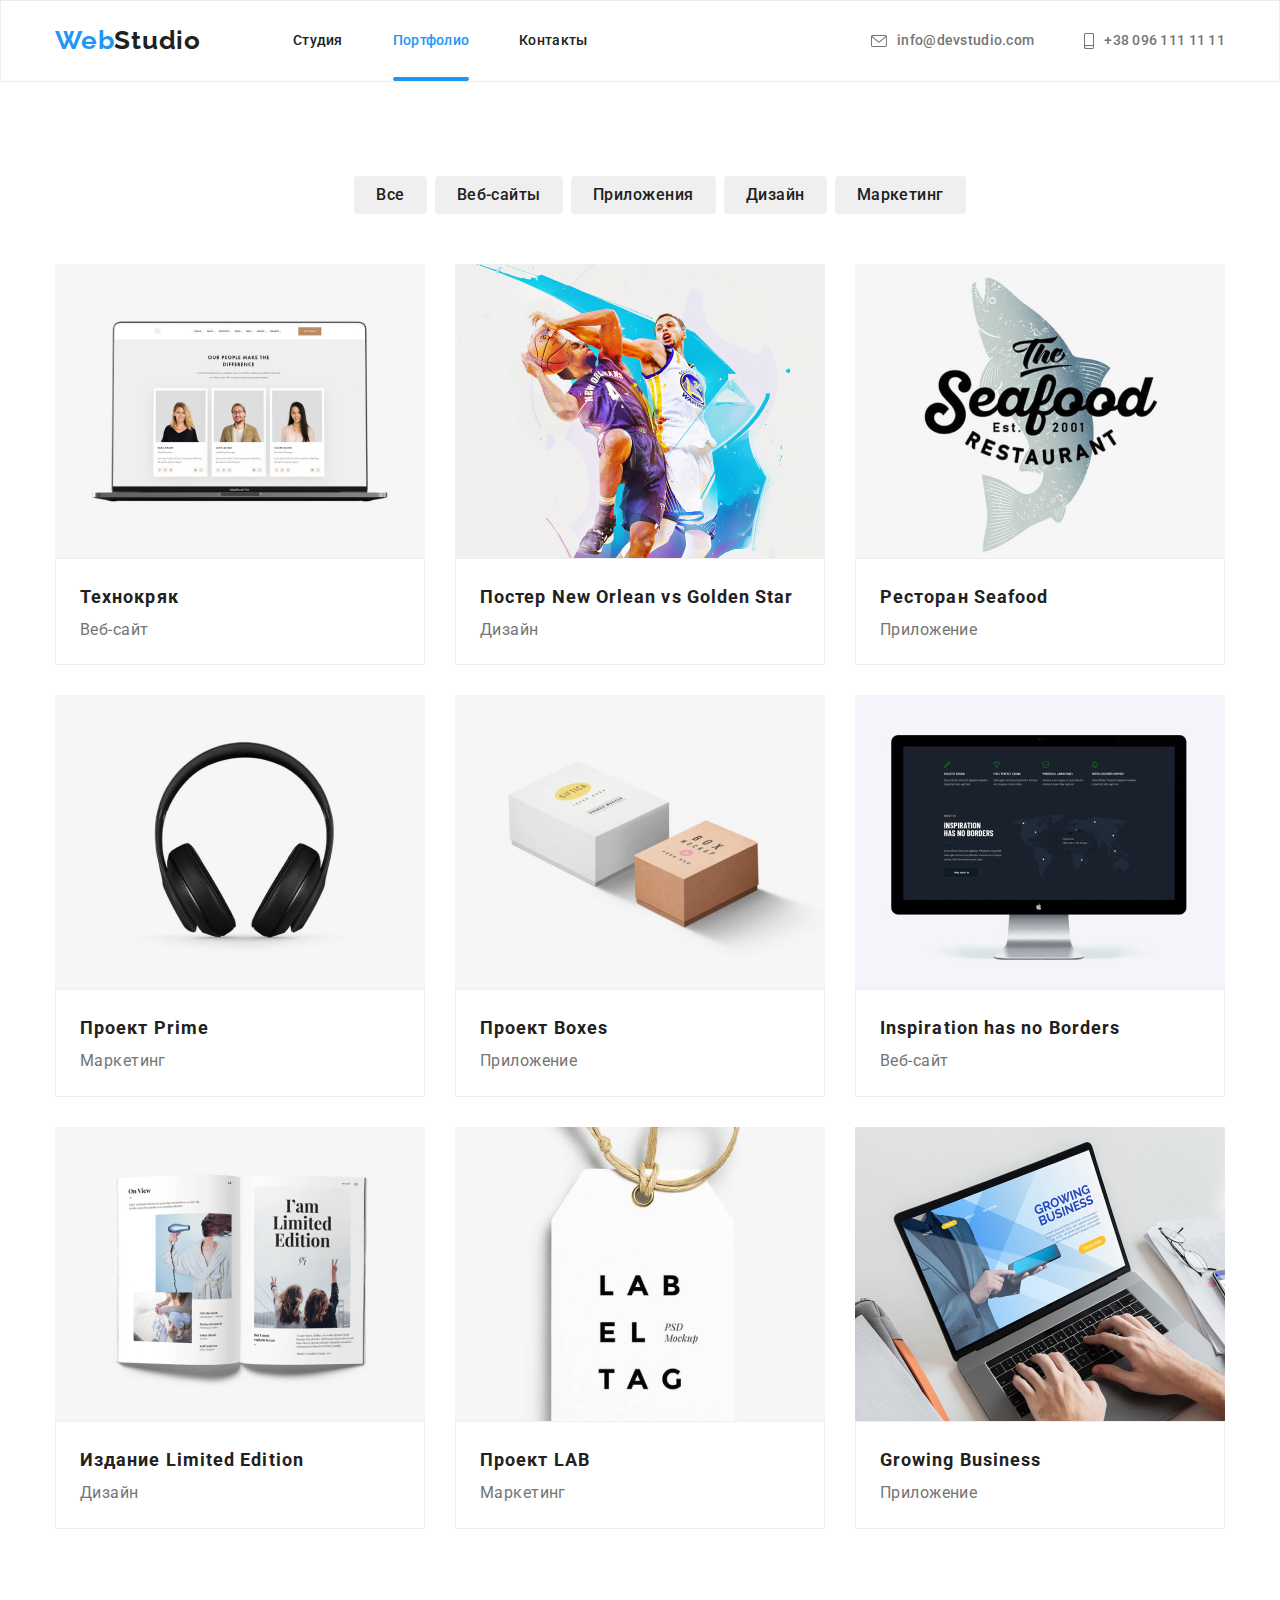
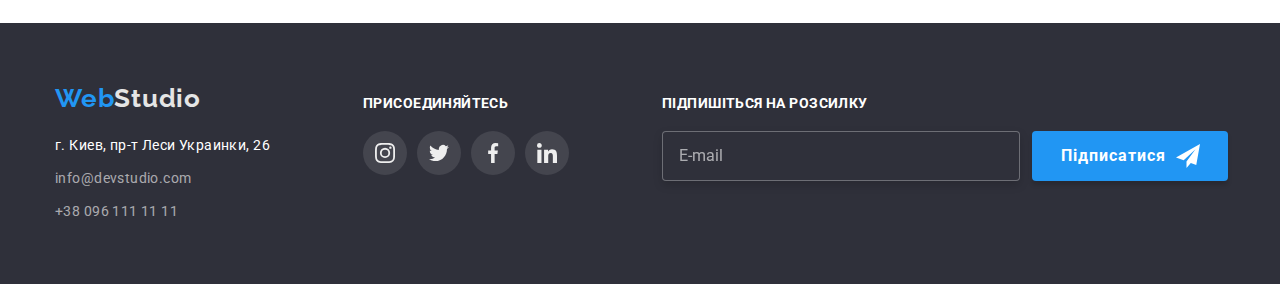
==== portfolio.html @ 374472f9 "Initial commit" ====
<!DOCTYPE html>
<html lang="ru">
  <head>
    <meta charset="UTF-8" />
    <meta http-equiv="X-UA-Compatible" content="IE=edge" />
    <meta name="viewport" content="width=device-width, initial-scale=1.0" />
    <link
      href="https://fonts.googleapis.com/css2?family=Raleway:wght@700&family=Roboto:wght@400;500;700;900&display=swap"
      rel="stylesheet"
    />
    <link
      href="https://cdnjs.cloudflare.com/ajax/libs/modern-normalize/1.0.0/modern-normalize.min.css"
      rel="stylesheet"
    />
    <link rel="stylesheet" href="./css/main.min.css" />

    <title>Портфоліо</title>
  </head>
  <body class="body">
    <main>
      <header class="header portfolio-header">
        <div class="container main-nav">
          <nav class="header-nav">
            <a class="link logo" href="./index.html" lang="en"
              >Web<span class="logo-studio">Studio</span></a
            >
            <ul class="list header-list">
              <li class="header-list__item">
                <a class="link header-list__link" href="./index.html">
                  Студия</a
                >
              </li>
              <li class="header-list__item">
                <a
                  class="link header-list__link current"
                  href="./portfolio.html"
                >
                  Портфолио</a
                >
              </li>
              <li class="header-list__item">
                <a class="link header-list__link" href="">Контакты</a>
              </li>
            </ul>
          </nav>
          <ul class="list header-list">
            <li class="header-list__item">
              <a
                class="link header-list__link contakts"
                href="mailto:info@devstudio.com"
              >
                <svg class="header-list__icon" width="16" height="12">
                  <use href="./images/icons.svg#icon-envelope"></use>
                </svg>
                info@devstudio.com</a
              >
            </li>
            <li class="header-list__item">
              <a
                class="link header-list__link contakts"
                href="tel:+380961111111"
              >
                <svg class="header-list__icon" width="10" height="16">
                  <use href="./images/icons.svg#icon-smartphone"></use>
                </svg>
                +38 096 111 11 11</a
              >
            </li>
          </ul>
        </div>
      </header>
      <section class="portfolio-works">
        <div class="container">
          <h1 class="portfolio-title">Наши работы</h1>
          <ul class="list menu-list">
            <li class="menu-list__item">
              <button class="portfolio-menu" type="button">Все</button>
            </li>
            <li class="menu-list__item">
              <button class="portfolio-menu" type="button">Веб-сайты</button>
            </li>
            <li class="menu-list__item">
              <button class="portfolio-menu" type="button">Приложения</button>
            </li>
            <li class="menu-list__item">
              <button class="portfolio-menu" type="button">Дизайн</button>
            </li>
            <li class="menu-list__item">
              <button class="portfolio-menu" type="button">Маркетинг</button>
            </li>
          </ul>

          <ul class="list portfolio-list">
            <li class="portfolio-list__item">
              <a class="link portfolio-list__link" href="">
                <div class="portfolio-list__container">
                  <img
                    class="portfolio-list__img"
                    src="./images/portfolio-img1.jpg"
                    alt="Ноутбук с открытым веб-сайтом"
                    width="370"
                    height="294"
                  />
                  <div class="portfolio-list__slider">
                    <p class="portfolio-list__slider_text">
                      Ресурс пропонує комплексні пропозиції з різним рівнем
                      функціоналу та сервісів. Все це дозволить відвідувачу
                      отримати вичерпні відомості про компанію чи приватну
                      особу.
                    </p>
                  </div>
                </div>
                <div class="portfolio-list__descript">
                  <h2 class="portfolio-list__title">Технокряк</h2>
                  <p class="portfolio-list__text">Веб-сайт</p>
                </div>
              </a>
            </li>
            <li class="portfolio-list__item">
              <a class="link portfolio-list__link" href="">
                <div class="portfolio-list__container">
                  <img
                    class="portfolio-list__img"
                    src="./images/portfolio-img2.jpg"
                    alt="Два игрока баскетболиста борятся за мяч"
                    width="370"
                    height="294"
                  />
                  <div class="portfolio-list__slider">
                    <p class="portfolio-list__slider_text">
                      Ресурс пропонує комплексні пропозиції з різним рівнем
                      функціоналу та сервісів. Все це дозволить відвідувачу
                      отримати вичерпні відомості про компанію чи приватну
                      особу.
                    </p>
                  </div>
                </div>
                <div class="portfolio-list__descript">
                  <h2 class="portfolio-list__title">
                    Постер New Orlean vs Golden Star
                  </h2>
                  <p class="portfolio-list__text">Дизайн</p>
                </div>
              </a>
            </li>
            <li class="portfolio-list__item">
              <a class="link portfolio-list__link" href="">
                <div class="portfolio-list__container">
                  <img
                    class="portfolio-list__img"
                    src=".//images/portfolio-img3.jpg "
                    alt="Название ресторана на фоне рыбы"
                    width="370"
                    height="294"
                  />
                  <div class="portfolio-list__slider">
                    <p class="portfolio-list__slider_text">
                      Ресурс пропонує комплексні пропозиції з різним рівнем
                      функціоналу та сервісів. Все це дозволить відвідувачу
                      отримати вичерпні відомості про компанію чи приватну
                      особу.
                    </p>
                  </div>
                </div>
                <div class="portfolio-list__descript">
                  <h2 class="portfolio-list__title">Ресторан Seafood</h2>
                  <p class="portfolio-list__text">Приложение</p>
                </div>
              </a>
            </li>
            <li class="portfolio-list__item">
              <a class="link portfolio-list__link" href="">
                <div class="portfolio-list__container">
                  <img
                    class="portfolio-list__img"
                    src="./images/portfolio-img4.jpg"
                    alt="Беспроводные наушники"
                    width="370"
                    height="294"
                  />
                  <div class="portfolio-list__slider">
                    <p class="portfolio-list__slider_text">
                      Ресурс пропонує комплексні пропозиції з різним рівнем
                      функціоналу та сервісів. Все це дозволить відвідувачу
                      отримати вичерпні відомості про компанію чи приватну
                      особу.
                    </p>
                  </div>
                </div>
                <div class="portfolio-list__descript">
                  <h2 class="portfolio-list__title">Проект Prime</h2>
                  <p class="portfolio-list__text">Маркетинг</p>
                </div>
              </a>
            </li>
            <li class="portfolio-list__item">
              <a class="link portfolio-list__link" href="">
                <div class="portfolio-list__container">
                  <img
                    class="portfolio-list__img"
                    src="./images/portfolio-img5.jpg"
                    alt="Два коробка"
                    width="370"
                    height="294"
                  />
                  <div class="portfolio-list__slider">
                    <p class="portfolio-list__slider_text">
                      Ресурс пропонує комплексні пропозиції з різним рівнем
                      функціоналу та сервісів. Все це дозволить відвідувачу
                      отримати вичерпні відомості про компанію чи приватну
                      особу.
                    </p>
                  </div>
                </div>
                <div class="portfolio-list__descript">
                  <h2 class="portfolio-list__title">Проект Boxes</h2>
                  <p class="portfolio-list__text">Приложение</p>
                </div>
              </a>
            </li>
            <li class="portfolio-list__item">
              <a class="link portfolio-list__link" href="">
                <div class="portfolio-list__container">
                  <img
                    class="portfolio-list__img"
                    src="./images/portfolio-img6.jpg"
                    alt="Монитор с открытым веб-сайтом"
                    width="370"
                    height="294"
                  />
                  <div class="portfolio-list__slider">
                    <p class="portfolio-list__slider_text">
                      Ресурс пропонує комплексні пропозиції з різним рівнем
                      функціоналу та сервісів. Все це дозволить відвідувачу
                      отримати вичерпні відомості про компанію чи приватну
                      особу.
                    </p>
                  </div>
                </div>
                <div class="portfolio-list__descript">
                  <h2 class="portfolio-list__title">
                    Inspiration has no Borders
                  </h2>
                  <p class="portfolio-list__text">Веб-сайт</p>
                </div>
              </a>
            </li>
            <li class="portfolio-list__item">
              <a class="link portfolio-list__link" href="">
                <div class="portfolio-list__container">
                  <img
                    class="portfolio-list__img"
                    src="./images/portfolio-img7.jpg"
                    alt="Развернутый женский журнал"
                    width="370"
                    height="294"
                  />
                  <div class="portfolio-list__slider">
                    <p class="portfolio-list__slider_text">
                      Ресурс пропонує комплексні пропозиції з різним рівнем
                      функціоналу та сервісів. Все це дозволить відвідувачу
                      отримати вичерпні відомості про компанію чи приватну
                      особу.
                    </p>
                  </div>
                </div>
                <div class="portfolio-list__descript">
                  <h2 class="portfolio-list__title">Издание Limited Edition</h2>
                  <p class="portfolio-list__text">Дизайн</p>
                </div>
              </a>
            </li>
            <li class="portfolio-list__item">
              <a class="link portfolio-list__link" href="">
                <div class="portfolio-list__container">
                  <img
                    class="portfolio-list__img"
                    src="./images/portfolio-img8.jpg"
                    alt="Бумажная бирка с логотипом"
                    width="370"
                    height="294"
                  />
                  <div class="portfolio-list__slider">
                    <p class="portfolio-list__slider_text">
                      Ресурс пропонує комплексні пропозиції з різним рівнем
                      функціоналу та сервісів. Все це дозволить відвідувачу
                      отримати вичерпні відомості про компанію чи приватну
                      особу.
                    </p>
                  </div>
                </div>
                <div class="portfolio-list__descript">
                  <h2 class="portfolio-list__title">Проект LAB</h2>
                  <p class="portfolio-list__text">Маркетинг</p>
                </div>
              </a>
            </li>
            <li class="portfolio-list__item">
              <a class="link portfolio-list__link" href="">
                <div class="portfolio-list__container">
                  <img
                    class="portfolio-list__img"
                    src="./images/portfolio-img9.jpg"
                    alt="Человек за ноутбуком с открытым приложением"
                    width="370"
                    height="294"
                  />
                  <div class="portfolio-list__slider">
                    <p class="portfolio-list__slider_text">
                      Ресурс пропонує комплексні пропозиції з різним рівнем
                      функціоналу та сервісів. Все це дозволить відвідувачу
                      отримати вичерпні відомості про компанію чи приватну
                      особу.
                    </p>
                  </div>
                </div>
                <div class="portfolio-list__descript">
                  <h2 class="portfolio-list__title">Growing Business</h2>
                  <p class="portfolio-list__text">Приложение</p>
                </div>
              </a>
            </li>
          </ul>
        </div>
      </section>
    </main>

    <footer class="footer">
      <div class="container">
        <div class="footer-container">
          <div class="footer-contacts">
            <a class="link logo footer-logo" href="./index.html" lang="en"
              >Web<span class="logo-studio-footer">Studio</span></a
            >
            <address class="footer-address">
              <p>г. Киев, пр-т Леси Украинки, 26</p>
              <a class="link footer-link" href="mailto:info@devstudio.com">
                info@devstudio.com</a
              >
              <br />
              <a class="link footer-link" href="tel:+380961111111">
                +38 096 111 11 11</a
              >
            </address>
          </div>
          <div class="social-footer">
            <h3 class="footer-social-title">ПРИСОЕДИНЯЙТЕСЬ</h3>
            <ul class="list footer-social">
              <li class="team-social__item">
                <a class="team-social__link-footer" href="">
                  <svg class="team-social__img" width="20" height="20">
                    <use href="./images/icons.svg#icon-instagram-2"></use>
                  </svg>
                </a>
              </li>
              <li class="team-social__item">
                <a class="team-social__link-footer" href="">
                  <svg class="team-social__img" width="20" height="20">
                    <use href="./images/icons.svg#icon-twitter-1"></use>
                  </svg>
                </a>
              </li>
              <li class="team-social__item">
                <a class="team-social__link-footer" href="">
                  <svg class="team-social__img" width="20" height="20">
                    <use href="./images/icons.svg#icon-facebook-1"></use>
                  </svg>
                </a>
              </li>
              <li class="team-social__item">
                <a class="team-social__link-footer" href="">
                  <svg class="team-social__img" width="20" height="20">
                    <use href="./images/icons.svg#icon-linkedin-1"></use>
                  </svg>
                </a>
              </li>
            </ul>
          </div>
          <div class="footer-form-container">
            <h3 class="footer-social-title">Підпишіться на розсилку</h3>
            <p class="title-subscribe"></p>
            <div class="footer-form-fild">
              <label for="footer-subscribe" class="footer-form-lable"></label>
              <input
                id="footer-subscribe"
                type="email"
                name="email"
                class="footer-subscribe"
                placeholder="E-mail"
              />
              <button type="submit" class="button button-footer">
                <svg class="button-footer-icon" width="24px" height="24px">
                  <use href="./images/icons.svg#icon-icon-send"></use></svg
                >Підписатися
              </button>
            </div>
          </div>
        </div>
      </div>
    </footer>
  </body>
</html>
---- css/main.min.css ----
:root{--bakrnd-color-first: #E5E5E5;--bakrnd-color-second: #F5F4FA;--footer-color: #2F303A;--text-color-first: #757575;--text-color-tittle: #212121;--text-color-footer: rgba(255, 255, 255, 0.6);--text-banner-color: #FFFFFF;--accent-color: #2196F3;--first-font: "Roboto";--logo-font: "Raleway";--transition-duration: 250ms;--time-funcsion: cubic-bezier(0.4, 0, 0.2, 1);--animation-time: 250ms cubic-bezier(0.4, 0, 0.2, 1)}.visually-hidden{position:absolute;width:1px;height:1px;margin:-1px;border:0;padding:0;white-space:nowrap;clip-path:inset(100%);clip:rect(0 0 0 0);overflow:hidden}.link{color:var(--text-color-tittle);text-decoration:none}.link:hover,.link:focus,.link:active{color:var(--accent-color);fill:currentColor}.backdrop{position:fixed;top:0;left:0;width:100%;height:100%;background-color:rgba(0,0,0,.2);opacity:1;visibility:visible;transition:opacity 250ms cubic-bezier(0.4, 0, 0.2, 1),visibility 250ms cubic-bezier(0.4, 0, 0.2, 1)}.backdrop.is-hidden{opacity:0;visibility:hidden}.modal{position:absolute;top:50%;left:50%;background-color:var(--text-banner-color);min-width:528px;min-height:581px;padding:40px;box-shadow:0px 1px 3px rgba(0,0,0,.12),0px 1px 1px rgba(0,0,0,.14),0px 2px 1px rgba(0,0,0,.2);border-radius:4px;opacity:1;transform:scale(1) translate(-50%, -50%);transition:transform 250ms cubic-bezier(0.4, 0, 0.2, 1)}.close-button{position:absolute;top:8px;right:8px;width:30px;height:30px;border-radius:50%;border:1px solid rgba(0,0,0,.1);padding:0;cursor:pointer;fill:#000;background-color:#fff;transition:fill var(--animation-time)}.close-button:hover,.close-button:focus{fill:var(--accent-color)}.icon-close{position:absolute;top:50%;left:50%;transform:translate(-50%, -50%)}.modal-form{display:block}.title-modal{font-size:20px;text-align:center;color:var(--text-color-tittle);margin-bottom:12px}.label-title{display:block;font-size:12px;line-height:1.16;letter-spacing:.01em;color:var(--text-color)}.form-lable{display:block;margin-bottom:4px;font-size:12px;line-height:1.16;letter-spacing:.01em;color:var(--text-color-first)}.form-fild{margin-bottom:10px}.modal-position-icon{position:relative}.modal-icon{position:absolute;top:50%;left:15px;transform:translateY(-50%);transition:fill var(--animation-time)}.form-input{display:block;width:100%;height:40px;padding-left:42px;border:1px solid rgba(33,33,33,.2);border-radius:4px;transition:border var(--animation-time);cursor:pointer}.form-input:focus-within{outline:none;border:1px solid var(--accent-color);border-radius:4px}.form-input:focus-within+.modal-icon{fill:var(--accent-color);cursor:pointer}textarea{display:block;resize:none;width:100%;height:120px;padding:12px 16px;cursor:pointer}textarea::placeholder{color:rgba(117,117,117,.5019607843)}.label-title-comment{display:block;font-size:12px;line-height:1.17;letter-spacing:.01em;color:var(--text-color-first);margin-bottom:4px}.label-comment{display:block;margin-bottom:20px}.comment{border:1px solid rgba(33,33,33,.2);border-radius:4px;transition:border var(--animation-time)}.comment:focus-within{outline:none;border:1px solid var(--accent-color);border-radius:4px}.form-checkbox{display:flex;align-items:center;justify-content:center;margin-bottom:30px}.checkbox-title{font-weight:400;font-size:14px;line-height:1.71;color:var(--text-color-first)}.checkbox-icon{display:inline-flex;align-items:center;justify-content:center;width:16px;height:15px;outline:2px solid #212121;outline-offset:-2px;border-radius:2px;margin-right:4px;transition:background-color var(--animation-time),outline var(--animation-time)}.form-accept:checked+.checkbox-icon{background-color:var(--accent-color);outline:2px solid var(--accent-color);outline-offset:-2px}.modal-form-button{display:block;margin-left:auto;margin-right:auto;padding:10px 56px 10px 55px;font-weight:700;line-height:1.88;align-items:center;text-align:center;letter-spacing:.06em;color:var(--text-banner-color);border:0;border-radius:4px;background:#188ce8;box-shadow:0px 4px 4px rgba(0,0,0,.15)}.contract{color:var(--accent-color)}.title{color:var(--text-color-tittle);font-size:14px;font-weight:700;line-height:1.14}.portfolio-header{border:1px solid #ececec}ul,h1,h2,h3,p{margin:0}body{font-family:"Roboto","Raleway",sans-serif;color:var(--text-color-first);font-weight:400;font-size:14px;letter-spacing:.03em}.list{list-style:none}.main{line-height:1.71}.container{width:1200px;padding-right:15px;padding-left:15px;margin-left:auto;margin-right:auto}.header-list__link{position:relative;display:block;padding-top:32px;padding-bottom:32px;transition:color var(--animation-time)}.header-list__link.current{color:var(--accent-color)}.header-list__link::after{content:"";display:block;width:100%;height:4px;background-color:var(--accent-color);border-radius:2px;position:absolute;left:0;bottom:0;opacity:0;transition:opacity 250ms var(--time-funcsion)}.header-list__link.current::after{opacity:1}.main-nav{display:flex;align-items:center;margin-left:auto;align-self:flex-end;height:80px}.header-nav{display:flex}.header-list{display:flex;padding-left:0px;margin-left:auto;font-weight:500;font-size:14px;line-height:1.14;letter-spacing:.02em;justify-content:center}.header-list .header-list__item{margin-right:50px;fill:#afb1b8}.header-list .header-list__item:last-child{margin-right:0px}.contakts{fill:currentColor;display:flex;align-items:center;transition:color var(--animation-time);color:var(--text-color-first);height:16px;gap:10px}.logo{padding-top:24px;padding-bottom:25px;display:flex;margin-right:93px;width:145px;height:31px;color:var(--accent-color);font-family:var(--logo-font);font-weight:700;font-size:26px;line-height:1.19;letter-spacing:.03em}.logo-studio{color:var(--text-color-tittle)}.footer{padding-top:60px;padding-bottom:60px;background-color:var(--footer-color)}.footer-logo{padding:0;margin-bottom:20px}.footer-address{color:var(--text-banner-color);font-style:normal;line-height:1.71}.footer-link{display:inline-block;margin-top:9px;color:var(--text-color-footer);transition:color var(--animation-time)}.logo-studio-footer{color:var(--bakrnd-color-first)}.footer-social-title{font-family:"Roboto";font-weight:700;font-size:14px;line-height:16px;letter-spacing:.03em;text-transform:uppercase;color:#fff;padding-top:12px;padding-bottom:20px}.footer-container{display:flex}.footer-contacts{display:inline-block;padding-right:70px}.social-footer{display:inline-block;width:206px;height:80px}.footer-social{display:flex;padding-bottom:30px;padding-left:0px;justify-content:center}.team-social__link-footer{display:flex;width:44px;height:44px;border:0;border-radius:50%;justify-content:center;align-items:center;color:#eee;background:rgba(255,255,255,.1);transition:background-color var(--animation-time)}.team-social__link-footer:hover,.team-social__link-footer:focus{color:#eee;background-color:var(--accent-color)}.team-social__item{display:flex}.team-social__item:not(:last-child){margin-right:10px}.team-social__img{fill:currentColor}.footer-form-container{margin-left:93px}.footer-form{display:flex;margin-right:0}.footer-form-fild{display:flex;margin-bottom:0px}.footer-subscribe{width:358px;height:50px;background-color:var(--footer-color);border:1px solid rgba(255,255,255,.3);filter:drop-shadow(0px 4px 4px rgba(0, 0, 0, 0.15));border-radius:4px;margin-right:12px;padding-right:5px;padding-left:16px;color:var(--text-banner-color);transition:border var(--animation-time)}.footer-subscribe:focus{transition:border var(--animation-time)}.footer-subscribe::placeholder{width:47px;height:20px;font-weight:400;font-size:16px;line-height:1.25;align-items:center;color:rgba(255,255,255,.6)}.button-footer{position:relative;border-radius:4px;border:none;background-color:var(--accent-color);color:var(--text-banner-color);height:50px;font-weight:700;font-size:16px;line-height:1.88;letter-spacing:.06em;padding:10px 62px 10px 29px;box-shadow:0px 4px 4px rgba(0,0,0,.15);cursor:pointer}.button-footer-icon{position:absolute;top:13px;right:28px}.button:hover,.button:focus{cursor:pointer}.banner__title{margin-left:auto;margin-right:auto;margin-bottom:30px;color:var(--text-banner-color);font-weight:900;font-size:44px;line-height:1.36;letter-spacing:.06em;text-align:center;text-transform:uppercase}.banner__button{display:block;font-family:var(--first-font);color:var(--text-banner-color);font-weight:700;font-size:16px;line-height:1.88;letter-spacing:.06em;margin-left:auto;margin-right:auto;padding:10px 32px;background-color:var(--accent-color);box-shadow:0px 4px 4px rgba(0,0,0,.15);border-radius:4px;border:0;transition:color var(--animation-time)}.banner{padding-top:200px;padding-bottom:200px;background-image:linear-gradient(rgba(47, 48, 58, 0.4), rgba(47, 48, 58, 0.4)),url(../images/header-img.jpg);background-color:rgba(47,48,58,.4);background-repeat:no-repeat;background-position:center;box-shadow:0px 4px 4px rgba(0,0,0,.25);max-width:1600px;max-height:600px;margin-left:auto;margin-right:auto;background-color:var(--footer-color)}.techology{padding-top:94px;padding-bottom:94px}.technology-title{display:none}.technology-list__item{width:270px}.technology-list__item:not(:first-child){margin-left:30px}.techology-list{display:flex;padding:0}.technology-list__icon{display:flex;justify-content:center;align-items:center;width:270px;height:120px;border-radius:4px;background-color:var(--bakrnd-color-second);margin-bottom:30px}.technology-list__title{margin-bottom:10px}.clients{padding-top:94px;padding-bottom:94px}.clients-list{display:flex;justify-content:space-between;padding-left:0px;transition:color var(--animation-time)}.clients-list__link{display:flex;justify-content:center;align-items:center;border:1px solid #afb1b8;border-radius:4px;fill:#afb1b8;color:#afb1b8;width:100%;height:100%;transition:border var(--animation-time)}.clients-list__link:hover svg,.clients-list__link:focus svg{fill:currentColor}.clients-list__link:hover,.clients-list__link:focus{border-color:#2196f3;fill:currentColor}.clients-list__item{height:92px;width:170px}.clients-list__icon{fill:#afb1b8;transition:fill var(--animation-time)}.clients-list__icon:hover,.clients-list__icon:focus{fill:currentColor}.works{padding-bottom:94px}.works-list{display:flex;justify-content:space-between;padding-left:0px}.works-title{margin-bottom:50px}.works-list__img,.team-list__img,.portfolio-list__img{display:block}.works-list__item{position:relative}.works-list__overlay{position:absolute;bottom:0;left:0;width:100%;height:70px;background-color:rgba(47,48,58,.8);display:flex;justify-content:center;align-items:center}.works-list__description{font-size:14px;font-weight:700;line-height:1.14;text-transform:uppercase;color:var(--text-banner-color);margin:0}.team{background-color:var(--bakrnd-color-second);padding-top:94px;padding-bottom:94px}.team-list{display:flex;padding-left:0px;justify-content:space-between}.team-list__item{background:#fff;box-shadow:0px 1px 3px rgba(0,0,0,.12),0px 1px 1px rgba(0,0,0,.14),0px 2px 1px rgba(0,0,0,.2);border-radius:0px 0px 4px 4px}.team-list__item:not(:first-child){margin-left:30px}.team-title,.clients-title{margin-bottom:50px}.team-title,.works-title,.clients-title{font-size:36px;line-height:1.17;text-align:center}.team-worker{background:var(--text-banner-color);padding:30px 0px}.team-worker__name{font-weight:500;font-size:16px;line-height:1.188;text-align:center}.team-worker__descr{margin-top:10px;font-size:16px;line-height:1.188;text-align:center}.team-social{display:flex;padding-top:16px;padding-left:0px;justify-content:center}.team-social__link{display:flex;width:44px;height:44px;border:0;border-radius:50%;justify-content:center;align-items:center;color:#afb1b8;transition:background-color var(--animation-time),color var(--animation-time)}.team-social__link:hover,.team-social__link:focus{color:#fff;background-color:var(--accent-color)}.team-social__item{display:flex}.team-social__item:not(:last-child){margin-right:10px}.team-social__img{fill:currentColor}.portfolio-works{padding-top:94px;padding-bottom:94px}.portfolio-list__title{color:var(--text-color-tittle);font-weight:700;font-size:18px;line-height:2;letter-spacing:.06em}.portfolio-title{display:none}.menu-list{display:flex;justify-content:center;margin-bottom:50px}.portfolio-list__descript{border:1px solid #eee;padding:20px 24px}.portfolio-list__text{color:var(--text-color-first);font-size:16px;line-height:1.86}.portfolio-menu{padding:6px 22px;border:0;border-radius:4px;font-family:var(--first-font);color:var(--text-color-tittle);font-weight:500;font-size:16px;line-height:1.6;text-align:center;letter-spacing:.03em;cursor:pointer;transition:background-color var(--transition-duration) var(--time-funcsion),color var(--transition-duration) var(--time-funcsion),box-shadow var(--transition-duration) var(--time-funcsion)}.portfolio-menu:hover,.portfolio-menu:focus{color:var(--text-banner-color);background-color:var(--accent-color);box-shadow:0px 3px 1px rgba(0,0,0,.1),0px 1px 2px rgba(0,0,0,.08),0px 2px 2px rgba(0,0,0,.12)}.menu-list__item:not(:last-child){margin-right:8px}.portfolio-list__container{position:relative;overflow:hidden}.portfolio-list{display:flex;padding-left:0px;flex-wrap:wrap;gap:30px;justify-content:space-between;align-content:space-between}.portfolio-list__link{display:block;transition:box-shadow var(--animation-time)}.portfolio-list__link:hover,.portfolio-list__link:focus{box-shadow:0px 1px 1px rgba(0,0,0,.12),0px 4px 4px rgba(0,0,0,.06),1px 4px 6px rgba(0,0,0,.16)}.portfolio-list__slider_text{font-weight:400;color:#fff;font-size:18px;line-height:1.5;padding:63px 24px 63px 24px;margin:0}.portfolio-list__slider{position:absolute;bottom:-1%;width:100%;height:100%;background-color:rgba(33,150,243,.9);transform:translateY(100%);transition:transform 250ms cubic-bezier(0.4, 0, 0.2, 1)}.portfolio-list__link:hover .portfolio-list__slider{transform:translateY(0)}/*# sourceMappingURL=main.min.css.map */
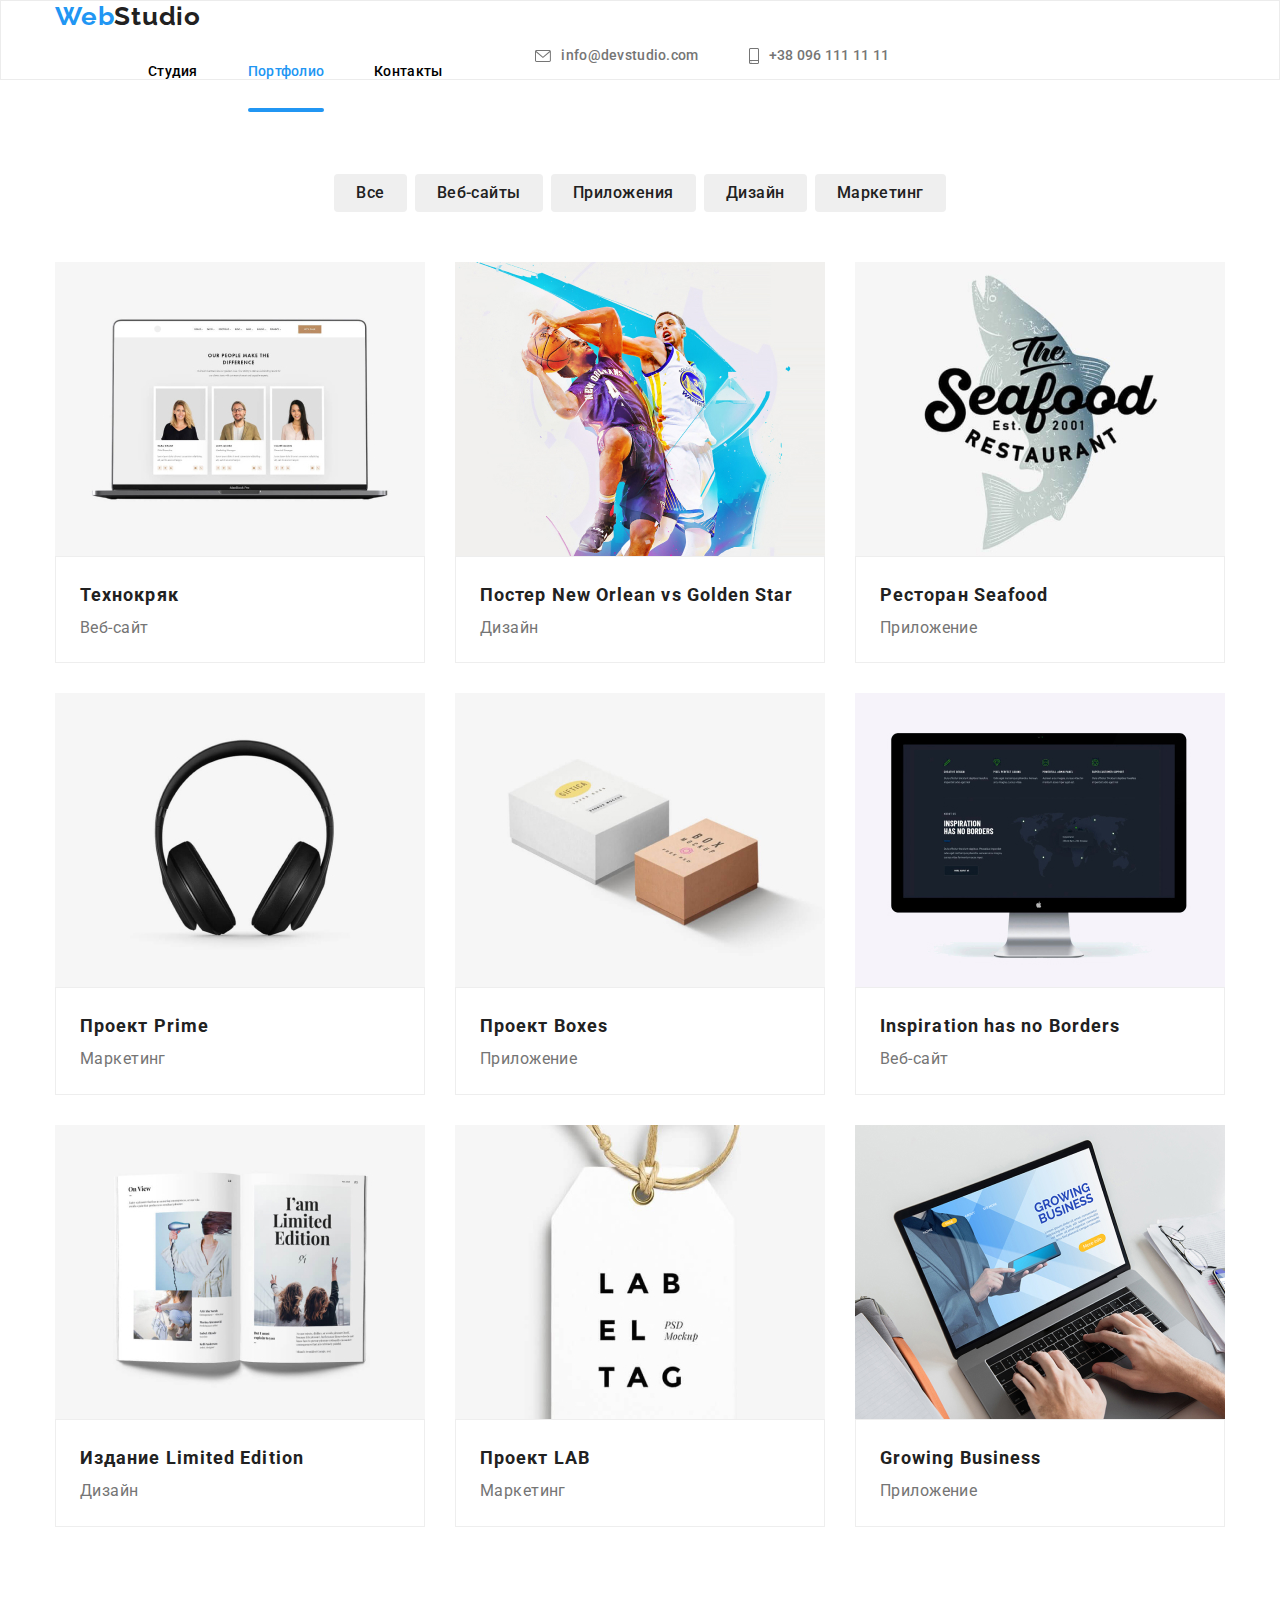
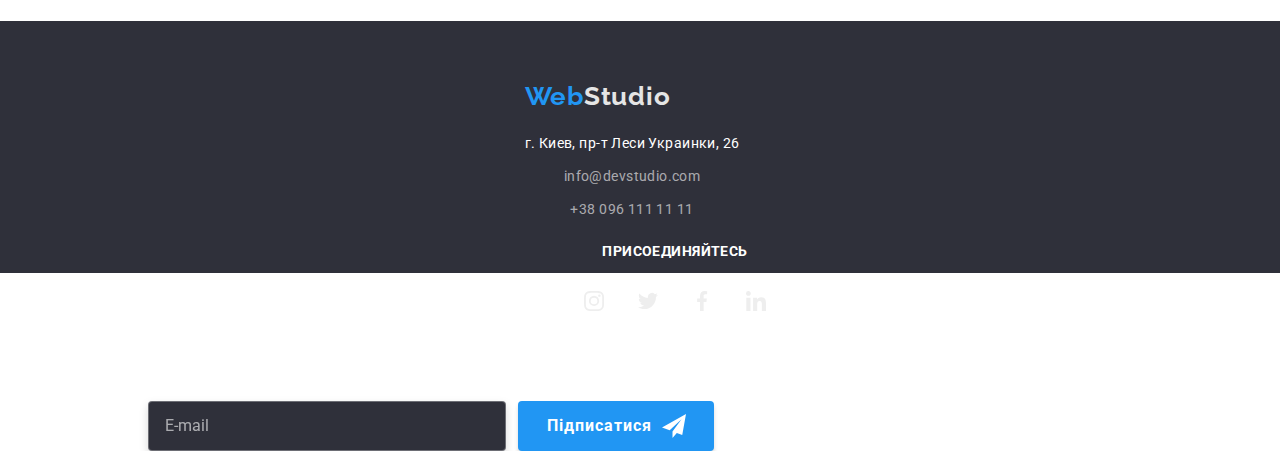
==== commit 02b32b65: "Footer old" ====
--- a/portfolio.html
+++ b/portfolio.html
@@ -390,8 +390,9 @@
               />
               <button type="submit" class="button button-footer">
                 <svg class="button-footer-icon" width="24px" height="24px">
-                  <use href="./images/icons.svg#icon-icon-send"></use></svg
-                >Підписатися
+                  <use href="./images/icons.svg#icon-icon-send"></use>
+                </svg>
+                Підписатися
               </button>
             </div>
           </div>
--- a/css/main.min.css
+++ b/css/main.min.css
@@ -1 +1 @@
-:root{--bakrnd-color-first: #E5E5E5;--bakrnd-color-second: #F5F4FA;--footer-color: #2F303A;--text-color-first: #757575;--text-color-tittle: #212121;--text-color-footer: rgba(255, 255, 255, 0.6);--text-banner-color: #FFFFFF;--accent-color: #2196F3;--first-font: "Roboto";--logo-font: "Raleway";--transition-duration: 250ms;--time-funcsion: cubic-bezier(0.4, 0, 0.2, 1);--animation-time: 250ms cubic-bezier(0.4, 0, 0.2, 1)}.visually-hidden{position:absolute;width:1px;height:1px;margin:-1px;border:0;padding:0;white-space:nowrap;clip-path:inset(100%);clip:rect(0 0 0 0);overflow:hidden}.link{color:var(--text-color-tittle);text-decoration:none}.link:hover,.link:focus,.link:active{color:var(--accent-color);fill:currentColor}.backdrop{position:fixed;top:0;left:0;width:100%;height:100%;background-color:rgba(0,0,0,.2);opacity:1;visibility:visible;transition:opacity 250ms cubic-bezier(0.4, 0, 0.2, 1),visibility 250ms cubic-bezier(0.4, 0, 0.2, 1)}.backdrop.is-hidden{opacity:0;visibility:hidden}.modal{position:absolute;top:50%;left:50%;background-color:var(--text-banner-color);min-width:528px;min-height:581px;padding:40px;box-shadow:0px 1px 3px rgba(0,0,0,.12),0px 1px 1px rgba(0,0,0,.14),0px 2px 1px rgba(0,0,0,.2);border-radius:4px;opacity:1;transform:scale(1) translate(-50%, -50%);transition:transform 250ms cubic-bezier(0.4, 0, 0.2, 1)}.close-button{position:absolute;top:8px;right:8px;width:30px;height:30px;border-radius:50%;border:1px solid rgba(0,0,0,.1);padding:0;cursor:pointer;fill:#000;background-color:#fff;transition:fill var(--animation-time)}.close-button:hover,.close-button:focus{fill:var(--accent-color)}.icon-close{position:absolute;top:50%;left:50%;transform:translate(-50%, -50%)}.modal-form{display:block}.title-modal{font-size:20px;text-align:center;color:var(--text-color-tittle);margin-bottom:12px}.label-title{display:block;font-size:12px;line-height:1.16;letter-spacing:.01em;color:var(--text-color)}.form-lable{display:block;margin-bottom:4px;font-size:12px;line-height:1.16;letter-spacing:.01em;color:var(--text-color-first)}.form-fild{margin-bottom:10px}.modal-position-icon{position:relative}.modal-icon{position:absolute;top:50%;left:15px;transform:translateY(-50%);transition:fill var(--animation-time)}.form-input{display:block;width:100%;height:40px;padding-left:42px;border:1px solid rgba(33,33,33,.2);border-radius:4px;transition:border var(--animation-time);cursor:pointer}.form-input:focus-within{outline:none;border:1px solid var(--accent-color);border-radius:4px}.form-input:focus-within+.modal-icon{fill:var(--accent-color);cursor:pointer}textarea{display:block;resize:none;width:100%;height:120px;padding:12px 16px;cursor:pointer}textarea::placeholder{color:rgba(117,117,117,.5019607843)}.label-title-comment{display:block;font-size:12px;line-height:1.17;letter-spacing:.01em;color:var(--text-color-first);margin-bottom:4px}.label-comment{display:block;margin-bottom:20px}.comment{border:1px solid rgba(33,33,33,.2);border-radius:4px;transition:border var(--animation-time)}.comment:focus-within{outline:none;border:1px solid var(--accent-color);border-radius:4px}.form-checkbox{display:flex;align-items:center;justify-content:center;margin-bottom:30px}.checkbox-title{font-weight:400;font-size:14px;line-height:1.71;color:var(--text-color-first)}.checkbox-icon{display:inline-flex;align-items:center;justify-content:center;width:16px;height:15px;outline:2px solid #212121;outline-offset:-2px;border-radius:2px;margin-right:4px;transition:background-color var(--animation-time),outline var(--animation-time)}.form-accept:checked+.checkbox-icon{background-color:var(--accent-color);outline:2px solid var(--accent-color);outline-offset:-2px}.modal-form-button{display:block;margin-left:auto;margin-right:auto;padding:10px 56px 10px 55px;font-weight:700;line-height:1.88;align-items:center;text-align:center;letter-spacing:.06em;color:var(--text-banner-color);border:0;border-radius:4px;background:#188ce8;box-shadow:0px 4px 4px rgba(0,0,0,.15)}.contract{color:var(--accent-color)}.title{color:var(--text-color-tittle);font-size:14px;font-weight:700;line-height:1.14}.portfolio-header{border:1px solid #ececec}ul,h1,h2,h3,p{margin:0}body{font-family:"Roboto","Raleway",sans-serif;color:var(--text-color-first);font-weight:400;font-size:14px;letter-spacing:.03em}.list{list-style:none}.main{line-height:1.71}.container{width:1200px;padding-right:15px;padding-left:15px;margin-left:auto;margin-right:auto}.header-list__link{position:relative;display:block;padding-top:32px;padding-bottom:32px;transition:color var(--animation-time)}.header-list__link.current{color:var(--accent-color)}.header-list__link::after{content:"";display:block;width:100%;height:4px;background-color:var(--accent-color);border-radius:2px;position:absolute;left:0;bottom:0;opacity:0;transition:opacity 250ms var(--time-funcsion)}.header-list__link.current::after{opacity:1}.main-nav{display:flex;align-items:center;margin-left:auto;align-self:flex-end;height:80px}.header-nav{display:flex}.header-list{display:flex;padding-left:0px;margin-left:auto;font-weight:500;font-size:14px;line-height:1.14;letter-spacing:.02em;justify-content:center}.header-list .header-list__item{margin-right:50px;fill:#afb1b8}.header-list .header-list__item:last-child{margin-right:0px}.contakts{fill:currentColor;display:flex;align-items:center;transition:color var(--animation-time);color:var(--text-color-first);height:16px;gap:10px}.logo{padding-top:24px;padding-bottom:25px;display:flex;margin-right:93px;width:145px;height:31px;color:var(--accent-color);font-family:var(--logo-font);font-weight:700;font-size:26px;line-height:1.19;letter-spacing:.03em}.logo-studio{color:var(--text-color-tittle)}.footer{padding-top:60px;padding-bottom:60px;background-color:var(--footer-color)}.footer-logo{padding:0;margin-bottom:20px}.footer-address{color:var(--text-banner-color);font-style:normal;line-height:1.71}.footer-link{display:inline-block;margin-top:9px;color:var(--text-color-footer);transition:color var(--animation-time)}.logo-studio-footer{color:var(--bakrnd-color-first)}.footer-social-title{font-family:"Roboto";font-weight:700;font-size:14px;line-height:16px;letter-spacing:.03em;text-transform:uppercase;color:#fff;padding-top:12px;padding-bottom:20px}.footer-container{display:flex}.footer-contacts{display:inline-block;padding-right:70px}.social-footer{display:inline-block;width:206px;height:80px}.footer-social{display:flex;padding-bottom:30px;padding-left:0px;justify-content:center}.team-social__link-footer{display:flex;width:44px;height:44px;border:0;border-radius:50%;justify-content:center;align-items:center;color:#eee;background:rgba(255,255,255,.1);transition:background-color var(--animation-time)}.team-social__link-footer:hover,.team-social__link-footer:focus{color:#eee;background-color:var(--accent-color)}.team-social__item{display:flex}.team-social__item:not(:last-child){margin-right:10px}.team-social__img{fill:currentColor}.footer-form-container{margin-left:93px}.footer-form{display:flex;margin-right:0}.footer-form-fild{display:flex;margin-bottom:0px}.footer-subscribe{width:358px;height:50px;background-color:var(--footer-color);border:1px solid rgba(255,255,255,.3);filter:drop-shadow(0px 4px 4px rgba(0, 0, 0, 0.15));border-radius:4px;margin-right:12px;padding-right:5px;padding-left:16px;color:var(--text-banner-color);transition:border var(--animation-time)}.footer-subscribe:focus{transition:border var(--animation-time)}.footer-subscribe::placeholder{width:47px;height:20px;font-weight:400;font-size:16px;line-height:1.25;align-items:center;color:rgba(255,255,255,.6)}.button-footer{position:relative;border-radius:4px;border:none;background-color:var(--accent-color);color:var(--text-banner-color);height:50px;font-weight:700;font-size:16px;line-height:1.88;letter-spacing:.06em;padding:10px 62px 10px 29px;box-shadow:0px 4px 4px rgba(0,0,0,.15);cursor:pointer}.button-footer-icon{position:absolute;top:13px;right:28px}.button:hover,.button:focus{cursor:pointer}.banner__title{margin-left:auto;margin-right:auto;margin-bottom:30px;color:var(--text-banner-color);font-weight:900;font-size:44px;line-height:1.36;letter-spacing:.06em;text-align:center;text-transform:uppercase}.banner__button{display:block;font-family:var(--first-font);color:var(--text-banner-color);font-weight:700;font-size:16px;line-height:1.88;letter-spacing:.06em;margin-left:auto;margin-right:auto;padding:10px 32px;background-color:var(--accent-color);box-shadow:0px 4px 4px rgba(0,0,0,.15);border-radius:4px;border:0;transition:color var(--animation-time)}.banner{padding-top:200px;padding-bottom:200px;background-image:linear-gradient(rgba(47, 48, 58, 0.4), rgba(47, 48, 58, 0.4)),url(../images/header-img.jpg);background-color:rgba(47,48,58,.4);background-repeat:no-repeat;background-position:center;box-shadow:0px 4px 4px rgba(0,0,0,.25);max-width:1600px;max-height:600px;margin-left:auto;margin-right:auto;background-color:var(--footer-color)}.techology{padding-top:94px;padding-bottom:94px}.technology-title{display:none}.technology-list__item{width:270px}.technology-list__item:not(:first-child){margin-left:30px}.techology-list{display:flex;padding:0}.technology-list__icon{display:flex;justify-content:center;align-items:center;width:270px;height:120px;border-radius:4px;background-color:var(--bakrnd-color-second);margin-bottom:30px}.technology-list__title{margin-bottom:10px}.clients{padding-top:94px;padding-bottom:94px}.clients-list{display:flex;justify-content:space-between;padding-left:0px;transition:color var(--animation-time)}.clients-list__link{display:flex;justify-content:center;align-items:center;border:1px solid #afb1b8;border-radius:4px;fill:#afb1b8;color:#afb1b8;width:100%;height:100%;transition:border var(--animation-time)}.clients-list__link:hover svg,.clients-list__link:focus svg{fill:currentColor}.clients-list__link:hover,.clients-list__link:focus{border-color:#2196f3;fill:currentColor}.clients-list__item{height:92px;width:170px}.clients-list__icon{fill:#afb1b8;transition:fill var(--animation-time)}.clients-list__icon:hover,.clients-list__icon:focus{fill:currentColor}.works{padding-bottom:94px}.works-list{display:flex;justify-content:space-between;padding-left:0px}.works-title{margin-bottom:50px}.works-list__img,.team-list__img,.portfolio-list__img{display:block}.works-list__item{position:relative}.works-list__overlay{position:absolute;bottom:0;left:0;width:100%;height:70px;background-color:rgba(47,48,58,.8);display:flex;justify-content:center;align-items:center}.works-list__description{font-size:14px;font-weight:700;line-height:1.14;text-transform:uppercase;color:var(--text-banner-color);margin:0}.team{background-color:var(--bakrnd-color-second);padding-top:94px;padding-bottom:94px}.team-list{display:flex;padding-left:0px;justify-content:space-between}.team-list__item{background:#fff;box-shadow:0px 1px 3px rgba(0,0,0,.12),0px 1px 1px rgba(0,0,0,.14),0px 2px 1px rgba(0,0,0,.2);border-radius:0px 0px 4px 4px}.team-list__item:not(:first-child){margin-left:30px}.team-title,.clients-title{margin-bottom:50px}.team-title,.works-title,.clients-title{font-size:36px;line-height:1.17;text-align:center}.team-worker{background:var(--text-banner-color);padding:30px 0px}.team-worker__name{font-weight:500;font-size:16px;line-height:1.188;text-align:center}.team-worker__descr{margin-top:10px;font-size:16px;line-height:1.188;text-align:center}.team-social{display:flex;padding-top:16px;padding-left:0px;justify-content:center}.team-social__link{display:flex;width:44px;height:44px;border:0;border-radius:50%;justify-content:center;align-items:center;color:#afb1b8;transition:background-color var(--animation-time),color var(--animation-time)}.team-social__link:hover,.team-social__link:focus{color:#fff;background-color:var(--accent-color)}.team-social__item{display:flex}.team-social__item:not(:last-child){margin-right:10px}.team-social__img{fill:currentColor}.portfolio-works{padding-top:94px;padding-bottom:94px}.portfolio-list__title{color:var(--text-color-tittle);font-weight:700;font-size:18px;line-height:2;letter-spacing:.06em}.portfolio-title{display:none}.menu-list{display:flex;justify-content:center;margin-bottom:50px}.portfolio-list__descript{border:1px solid #eee;padding:20px 24px}.portfolio-list__text{color:var(--text-color-first);font-size:16px;line-height:1.86}.portfolio-menu{padding:6px 22px;border:0;border-radius:4px;font-family:var(--first-font);color:var(--text-color-tittle);font-weight:500;font-size:16px;line-height:1.6;text-align:center;letter-spacing:.03em;cursor:pointer;transition:background-color var(--transition-duration) var(--time-funcsion),color var(--transition-duration) var(--time-funcsion),box-shadow var(--transition-duration) var(--time-funcsion)}.portfolio-menu:hover,.portfolio-menu:focus{color:var(--text-banner-color);background-color:var(--accent-color);box-shadow:0px 3px 1px rgba(0,0,0,.1),0px 1px 2px rgba(0,0,0,.08),0px 2px 2px rgba(0,0,0,.12)}.menu-list__item:not(:last-child){margin-right:8px}.portfolio-list__container{position:relative;overflow:hidden}.portfolio-list{display:flex;padding-left:0px;flex-wrap:wrap;gap:30px;justify-content:space-between;align-content:space-between}.portfolio-list__link{display:block;transition:box-shadow var(--animation-time)}.portfolio-list__link:hover,.portfolio-list__link:focus{box-shadow:0px 1px 1px rgba(0,0,0,.12),0px 4px 4px rgba(0,0,0,.06),1px 4px 6px rgba(0,0,0,.16)}.portfolio-list__slider_text{font-weight:400;color:#fff;font-size:18px;line-height:1.5;padding:63px 24px 63px 24px;margin:0}.portfolio-list__slider{position:absolute;bottom:-1%;width:100%;height:100%;background-color:rgba(33,150,243,.9);transform:translateY(100%);transition:transform 250ms cubic-bezier(0.4, 0, 0.2, 1)}.portfolio-list__link:hover .portfolio-list__slider{transform:translateY(0)}/*# sourceMappingURL=main.min.css.map */+:root{--bakrnd-color-first: #E5E5E5;--bakrnd-color-second: #F5F4FA;--footer-color: #2F303A;--text-color-first: #757575;--text-color-tittle: #212121;--text-color-footer: rgba(255, 255, 255, 0.6);--text-banner-color: #FFFFFF;--accent-color: #2196F3;--first-font: "Roboto";--logo-font: "Raleway";--transition-duration: 250ms;--time-funcsion: cubic-bezier(0.4, 0, 0.2, 1);--animation-time: 250ms cubic-bezier(0.4, 0, 0.2, 1)}.visually-hidden{position:absolute;width:1px;height:1px;margin:-1px;border:0;padding:0;white-space:nowrap;clip-path:inset(100%);clip:rect(0 0 0 0);overflow:hidden}.link{color:var(--text-color-tittle);text-decoration:none}.link:hover,.link:focus,.link:active{color:var(--accent-color);fill:currentColor}.backdrop{position:fixed;top:0;left:0;width:100%;height:100%;background-color:rgba(0,0,0,.2);opacity:1;visibility:visible;transition:opacity 500ms cubic-bezier(0.4, 0, 0.2, 1),visibility 500ms cubic-bezier(0.4, 0, 0.2, 1)}.backdrop.is-hidden{opacity:0;visibility:hidden;pointer-events:none}.modal{position:absolute;top:50%;left:50%;background-color:var(--text-banner-color);width:calc(100% - 30px);max-width:450px;padding:40px;box-shadow:0px 1px 3px rgba(0,0,0,.12),0px 1px 1px rgba(0,0,0,.14),0px 2px 1px rgba(0,0,0,.2);border-radius:4px;opacity:1;transform:scale(1) translate(-50%, -50%);transition:transform 250ms cubic-bezier(0.4, 0, 0.2, 1)}@media screen and (min-width: 480px){.modal{width:450px;height:609px}}@media screen and (min-width: 1200px){.modal{width:528px;height:581px}}.close-button{position:absolute;top:8px;right:8px;width:30px;height:30px;border-radius:50%;border:1px solid rgba(0,0,0,.1);padding:0;cursor:pointer;fill:#000;background-color:#fff;transition:fill var(--animation-time)}.close-button:hover,.close-button:focus{fill:var(--accent-color)}.icon-close{position:absolute;top:50%;left:50%;transform:translate(-50%, -50%)}.modal-form{display:block}.title-modal{font-size:20px;text-align:center;color:var(--text-color-tittle);margin-bottom:12px}.label-title{display:block;font-size:12px;line-height:1.16;letter-spacing:.01em;color:var(--text-color)}.form-lable{display:block;margin-bottom:4px;font-size:12px;line-height:1.16;letter-spacing:.01em;color:var(--text-color-first)}.form-fild{margin-bottom:10px}.modal-position-icon{position:relative}.modal-icon{position:absolute;top:50%;left:15px;transform:translateY(-50%);transition:fill var(--animation-time)}.form-input{display:block;width:100%;height:40px;padding-left:42px;border:1px solid rgba(33,33,33,.2);border-radius:4px;transition:border var(--animation-time);cursor:pointer}.form-input:focus-within{outline:none;border:1px solid var(--accent-color);border-radius:4px}.form-input:focus-within+.modal-icon{fill:var(--accent-color);cursor:pointer}textarea{display:block;resize:none;width:100%;height:120px;padding:12px 16px;cursor:pointer}textarea::placeholder{color:rgba(117,117,117,.5019607843)}.label-title-comment{display:block;font-size:12px;line-height:1.17;letter-spacing:.01em;color:var(--text-color-first);margin-bottom:4px}.label-comment{display:block;margin-bottom:20px}.comment{border:1px solid rgba(33,33,33,.2);border-radius:4px;transition:border var(--animation-time)}.comment:focus-within{outline:none;border:1px solid var(--accent-color);border-radius:4px}.form-checkbox{display:flex;align-items:center;justify-content:center;margin-bottom:30px}.checkbox-title{font-weight:400;font-size:14px;line-height:1.71;color:var(--text-color-first)}.checkbox-icon{display:inline-flex;align-items:center;justify-content:center;width:16px;height:15px;outline:2px solid #212121;outline-offset:-2px;border-radius:2px;margin-right:4px;transition:background-color var(--animation-time),outline var(--animation-time)}.form-accept:checked+.checkbox-icon{background-color:var(--accent-color);outline:2px solid var(--accent-color);outline-offset:-2px}.modal-form-button{display:block;margin-left:auto;margin-right:auto;padding:10px 56px 10px 55px;font-weight:700;line-height:1.88;align-items:center;text-align:center;letter-spacing:.06em;color:var(--text-banner-color);border:0;border-radius:4px;background:#188ce8;box-shadow:0px 4px 4px rgba(0,0,0,.15)}.contract{color:var(--accent-color)}@media screen and (min-width: 1200px){.modal{min-width:528px;min-height:581px}}.title{color:var(--text-color-tittle);font-size:14px;font-weight:700;line-height:1.14}.portfolio-header{border:1px solid #ececec}@media screen and (max-width: 767px){.mobile-menu{position:fixed;width:100%;height:100%;max-height:796px;z-index:1000;top:0;left:0;background-color:#fff;box-shadow:0 0 0 100vmax rgba(0,0,0,.5);opacity:0;visibility:hidden;pointer-events:none;transition:opacity 500ms linear,visibility 500ms linear}.mobile-menu.is-open{opacity:1;visibility:visible;pointer-events:auto}.mobile-menu_container{position:relative;padding-left:25px;padding-top:48px;padding-bottom:58px}.mobile-menu_close-btn{position:absolute;top:15px;right:15px;background-color:rgba(0,0,0,0);border:none;padding:0;line-height:0;cursor:pointer}.mobile-menu_close-btn:hover,.mobile-menu_close-btn:focus{fill:var(--accent-color)}.mobile-menu_close-icon{width:40px;height:40px}}@media screen and (min-width: 768px){.mobile-menu{display:none}}ul,h1,h2,h3,p{margin:0;padding:0}body{font-family:"Roboto","Raleway",sans-serif;color:var(--text-color-first);font-weight:400;font-size:14px;letter-spacing:.03em}.list{list-style:none}.list-mobile{list-style:none;padding-left:0;margin:0}.main{line-height:1.71}.container{padding-right:15px;padding-left:15px}@media screen and (min-width: 480px){.container{width:480px;margin-left:auto;margin-right:auto}}@media screen and (min-width: 768px){.container{width:768px}}@media screen and (min-width: 1200px){.container{width:1200px}}.header{background-color:#fff;border-bottom:1px solid #ececec;min-height:40px}@media screen and (min-width: 480px){.header{height:60px}}@media screen and (min-width: 768px){.header{padding-top:20px;height:80px}}@media screen and (min-width: 1200px){.header{padding-top:0;height:80px}}.logo{width:145px;height:31px;color:var(--accent-color);font-family:var(--logo-font);font-weight:700;font-size:26px;line-height:1.19;letter-spacing:.03em}.logo-studio{color:var(--text-color-tittle)}.main-nav{display:flex;align-items:center}.header-nav{display:block;color:#000}.header-list{display:none}@media screen and (min-width: 768px){.header-list{display:flex;margin-left:93px}}.link-mail{display:block ruby}.header-list__item:not(:last-child){margin-right:50px}.header-list__link,.header-list__linktel{padding-top:32px;padding-bottom:32px;font-weight:500;font-size:14px;line-height:1.14;letter-spacing:.02em;color:var(--primary-text-color);transition:color 250ms cubic-bezier(0.4, 0, 0.2, 1)}.header-list__link:hover,.header-list__linktel:hover,.header-list__link:focus,.header-list__linktel:focus{color:var(--accent-color)}.header-list-cont{margin-left:auto}@media screen and (min-width: 768px)and (max-width: 1199px){.header-list-cont{margin-left:56px}}.contacts{display:none}@media screen and (min-width: 768px){.contacts{display:inline-block}}@media screen and (min-width: 1200px){.contacts{display:flex;justify-content:center}}@media screen and (min-width: 1200px){.header-list__item:not(:last-child){margin-right:50px}}.header-list__link,.header-list__linktel{padding-top:32px;padding-bottom:32px;font-weight:500;font-size:14px;line-height:1.14;letter-spacing:.02em;color:var(--titl-text-color);transition:color 250ms cubic-bezier(0.4, 0, 0.2, 1)}@media screen and (min-width: 1200px){.header-list__link,.header-list__linktel{display:flex;align-items:center}}.header-list__link:hover,.header-list__linktel:hover,.header-list__link:focus,.header-list__linktel:focus{color:var(--accent-color)}.header-list__icon{fill:currentColor;margin-right:10px}@media screen and (min-width: 1200px){.header-list__linktel{display:flex;align-items:center}}.current{position:relative;color:var(--accent-color);transition-property:background-color;transition-duration:250ms}.current::after{position:absolute;content:"";display:block;color:var(--accent-color);left:0;bottom:0;width:100%;height:4px;background-size:cover;background-color:var(--accent-color);border-radius:2px;transition:250ms cubic-bezier(0.4, 0, 0.2, 1)}.mobile-menu-open{margin-left:auto;display:none;padding:0;margin-left:auto;border:none;background-color:#fff;transition:fill 250ms cubic-bezier(0.4, 0, 0.2, 1)}@media screen and (max-width: 767px){.mobile-menu-open{display:block}}.mobile-menu-open:focus{fill:#2196f3}.mobile-menu{position:fixed;top:0;background-color:#fff;z-index:2;width:100vw;height:100vh;padding-top:48px;padding-bottom:48px}.mobile-menu>.container{height:100%;display:flex;flex-direction:column;justify-content:space-between;overflow:scroll}.mobile-menu_close-btn{display:block;margin-left:auto;border:none;background-color:rgba(0,0,0,0)}.mobile-nav-list__item:not(:last-child){margin-bottom:32px}.mobile-nav-list__link{display:block;font-weight:500;font-size:40px;line-height:1.17;letter-spacing:.02em;color:var(--primary-text-color);transition:color 250ms cubic-bezier(0.4, 0, 0.2, 1)}.mobile-nav-list__link:hover,.mobile-nav-list__link:focus{color:var(--accent-color)}.mobile-contacts-list__item{margin-bottom:32px}.mobile-contacts-list__contact{font-weight:500;font-size:34px;line-height:1.17;letter-spacing:.02em;color:#2196f3}.mobile-contacts-list__mail{font-weight:500;font-size:24px;line-height:1.16;letter-spacing:.02em;color:#757575}.mobile-social-list{display:inline-flex}.mobile-social-list__item{position:relative;display:flex;align-items:center}.mobile-social-list__item:not(:last-child)::after{content:"";width:22px;height:1px;background:rgba(33,33,33,.2);transform:rotate(90deg)}.mobile-social-list__link{position:relative;font-weight:500;font-size:12px;line-height:1.22;letter-spacing:.02em;color:#2196f3}@media screen and (min-width: 480px){.mobile-social-list__link{font-weight:500;font-size:18px;line-height:1.22;letter-spacing:.02em}}.footer{display:block;padding-top:60px;padding-bottom:60px;background-color:var(--footer-color)}@media screen and (min-width: 480px){.footer{height:603px}}@media screen and (min-width: 786px){.footer{height:463px}}@media screen and (min-width: 1200px){.footer{height:252px}}.footer-container{flex-wrap:wrap}@media screen and (max-width: 768px){.footer-container{display:flex;align-items:baseline}}.footer-logo{display:block;text-align:center;margin-bottom:20px;margin-left:auto;margin-right:auto}.footer-logo:hover,.footer-logo:focus{color:var(--accent-color)}@media screen and (min-width: 1200px){.footer-logo{display:inline-block}}.footer-address{display:block;text-align:center;color:var(--text-banner-color);font-style:normal;line-height:1.71}@media screen and (min-width: 1200px){.footer-address{display:inline-block;margin-bottom:9px}}.footer-link{display:inline-block;margin-top:9px;color:var(--text-color-footer);transition:color var(--animation-time)}.logo-studio-footer{color:var(--bakrnd-color-first)}.footer-social-title{display:block;text-align:center;font-family:"Roboto";font-weight:700;font-size:14px;line-height:16px;letter-spacing:.03em;text-transform:uppercase;color:#fff;padding-top:12px;padding-bottom:20px}.footer-contacts{display:block;width:231px;margin-bottom:60px;margin-left:auto;margin-right:auto}@media screen and (min-width: 768px){.footer-contacts{margin-left:76px}}@media screen and (min-width: 1200px){.footer-contacts{margin-left:auto;margin-bottom:0px}}.social-footer{margin-bottom:60px;margin-left:auto;margin-right:auto}@media screen and (min-width: 768px){.social-footer{margin-right:89px;margin-left:70px;margin-bottom:0px}}@media screen and (min-width: 1200px){.social-footer{margin-right:0;margin-left:70px;margin-bottom:0}}.footer-social{display:flex;padding-bottom:30px;padding-left:0px;justify-content:center}.team-social__link-footer{display:flex;width:44px;height:44px;border:0;border-radius:50%;justify-content:center;align-items:center;color:#eee;background:rgba(255,255,255,.1);transition:background-color var(--animation-time)}.team-social__link-footer:hover,.team-social__link-footer:focus{color:#eee;background-color:var(--accent-color)}.team-social__item{display:flex}.team-social__item:not(:last-child){margin-right:10px}.team-social__img{fill:currentColor}.footer-form-container{display:inline-block;margin-bottom:60px;margin-left:auto;margin-right:auto;width:300px;height:156px}@media screen and (min-width: 480px){.footer-form-container{margin-left:0;width:450px;height:156px}}@media screen and (min-width: 768px){.footer-form-container{margin-left:166px}}@media screen and (min-width: 1200px){.footer-form-container{display:block;width:570px;height:86px;margin-left:93px}}.footer-form{display:inline-block;margin-bottom:60px;margin-left:0;width:300px;height:156px}@media screen and (min-width: 480px){.footer-form{margin-left:0;width:450px;height:156px}}@media screen and (min-width: 768px){.footer-form{margin-left:166px}}@media screen and (min-width: 1200px){.footer-form{display:block;width:570px;height:86px;margin-left:93px}}.footer-form-fild{display:flex;margin-bottom:0px}.footer-subscribe{width:358px;height:50px;background-color:var(--footer-color);border:1px solid rgba(255,255,255,.3);filter:drop-shadow(0px 4px 4px rgba(0, 0, 0, 0.15));border-radius:4px;margin-right:12px;padding-right:5px;padding-left:16px;color:var(--text-banner-color);transition:border var(--animation-time)}.footer-subscribe:focus{transition:border var(--animation-time)}.footer-subscribe::placeholder{width:47px;height:20px;font-weight:400;font-size:16px;line-height:1.25;align-items:center;color:rgba(255,255,255,.6)}.button-footer{position:relative;border-radius:4px;border:none;background-color:var(--accent-color);color:var(--text-banner-color);height:50px;font-weight:700;font-size:16px;line-height:1.88;letter-spacing:.06em;padding:10px 62px 10px 29px;box-shadow:0px 4px 4px rgba(0,0,0,.15);cursor:pointer}.button-footer-icon{position:absolute;top:13px;right:28px}.banner{display:flex;flex-direction:column;justify-content:center;align-items:center;background-image:linear-gradient(rgba(47, 48, 58, 0.4), rgba(47, 48, 58, 0.4)),url(/images/mobile/hero/hero-480/hero-480.jpg);background-image:linear-gradient(rgba(47, 48, 58, 0.4), rgba(47, 48, 58, 0.4)),url(/images/mobile/hero/hero-480/hero-480@2x.jpg);background-color:rgba(47,48,58,.4);background-repeat:no-repeat;background-position:center;box-shadow:0px 4px 4px rgba(0,0,0,.25);max-width:480px;max-height:400px;margin-left:auto;margin-right:auto;padding-top:118px;padding-bottom:118px;background-color:var(--footer-color)}@media screen and (min-width: 768px){.banner{background-image:linear-gradient(rgba(47, 48, 58, 0.4), rgba(47, 48, 58, 0.4)),url(/images/tablet/hero/hero-768.jpg);background-image:linear-gradient(rgba(47, 48, 58, 0.4), rgba(47, 48, 58, 0.4)),url(/images/tablet/hero/hero-768@2x.jpg);max-width:768px;max-height:400px}}@media screen and (min-width: 1200px){.banner{background-image:linear-gradient(rgba(47, 48, 58, 0.4), rgba(47, 48, 58, 0.4)),url(/images/header-img.jpg);background-image:linear-gradient(rgba(47, 48, 58, 0.4), rgba(47, 48, 58, 0.4)),url(/images/desktop/hero/hero-1600@2x.jpg);max-width:1600px;min-height:600px}}.banner__title{margin-left:auto;margin-right:auto;margin-bottom:30px;color:var(--text-banner-color);font-weight:900;letter-spacing:.06em;text-align:center;text-transform:uppercase}.banner__button{display:block;font-family:var(--first-font);color:var(--text-banner-color);font-weight:700;font-size:16px;line-height:1.88;letter-spacing:.06em;margin-left:auto;margin-right:auto;padding:10px 32px;background-color:var(--accent-color);box-shadow:0px 4px 4px rgba(0,0,0,.15);border-radius:4px;border:0;transition:color var(--animation-time)}.techology{padding-top:60px;padding-bottom:60px}@media screen and (min-width: 768px){.techology-list{display:flex;flex-wrap:wrap;gap:30px}}@media screen and (max-width: 767px){.technology-list__item:not(:last-child){margin-bottom:30px}}@media screen and (min-width: 768px){.technology-list__item{width:calc((100% - 30px)/2)}}@media screen and (min-width: 1200px){.technology-list__item{width:calc((100% - 90px)/4)}}.technology-list__item{margin-bottom:30px}.technology-list__icon{display:flex;justify-content:center;align-items:center;height:120px;border-radius:4px;background-color:var(--bakrnd-color-second);margin-bottom:30px}.technology-list__title{text-align:center;margin-bottom:10px}.clients{padding:60px 0}.clients-title{text-align:center;font-weight:700;font-size:36px;line-height:1.16;letter-spacing:.03em;margin-bottom:50px;color:var(-text-color-tittle)}@media screen and (max-width: 1199px){.clients-title{font-weight:700;font-size:28px;line-height:1.16;letter-spacing:.03em;margin-bottom:30px}}.clients-list{display:flex;flex-wrap:wrap;gap:30px;padding-left:0px;transition:color var(--animation-time)}.clients-list__item{height:92px;width:170px}@media screen and (min-width: 320px)and (max-width: 767px){.clients-list__item{width:calc((100% - 30px)/2)}}@media screen and (min-width: 768px){.clients-list__item{width:calc((100% - 60px)/3)}}@media screen and (min-width: 1200px){.clients-list__item{width:calc((100% - 150px)/6)}}.clients-list__link{display:flex;justify-content:center;align-items:center;border:1px solid #afb1b8;border-radius:4px;fill:#afb1b8;color:#afb1b8;width:100%;height:100%;transition:border var(--animation-time)}.clients-list__link:hover svg,.clients-list__link:focus svg{fill:currentColor}.clients-list__link:hover,.clients-list__link:focus{border-color:#2196f3;fill:currentColor}.clients-list__icon{fill:#afb1b8;transition:fill var(--animation-time)}.clients-list__icon:hover,.clients-list__icon:focus{fill:currentColor}@media screen and (max-width: 1199px){.works{display:none}}@media screen and (min-width: 1200px){.works{padding-bottom:94px}.works-list{display:flex;justify-content:space-between;padding-left:0px}.works-title{margin-bottom:50px;text-align:center;font-weight:700;font-size:36px;line-height:1.16;letter-spacing:.03em;color:var(-text-color-tittle)}.works-list__img,.team-list__img,.portfolio-list__img{display:block}.works-list__item{position:relative}.works-list__overlay{position:absolute;bottom:0;left:0;width:100%;height:70px;background-color:rgba(47,48,58,.8);display:flex;justify-content:center;align-items:center}.works-list__description{font-size:14px;font-weight:700;line-height:1.14;text-transform:uppercase;color:var(--text-banner-color);margin:0}}.team{background-color:var(--bakrnd-color-second);padding:60px 0px}.team-title{text-align:center;font-weight:700;font-size:36px;line-height:1.16;letter-spacing:.03em;margin-bottom:50px;color:var(-text-color-tittle)}@media screen and (max-width: 1199px){.team-title{font-weight:700;font-size:28px;line-height:1.16;letter-spacing:.03em;margin-bottom:30px}}.team-list{display:flex;flex-wrap:wrap;gap:30px}.team-list__item{width:100%;left:815px;top:1632px;box-shadow:0px 1px 3px rgba(0,0,0,.12),0px 1px 1px rgba(0,0,0,.14),0px 2px 1px rgba(0,0,0,.2);border-radius:0px 0px 4px 4px;background-color:var(--text-banner-color)}@media screen and (min-width: 768px){.team-list__item{width:calc((100% - 30px)/2)}}@media screen and (min-width: 1200px){.team-list__item{width:calc((100% - 90px)/4)}}.team-worker{padding:30px 0;text-align:center}.team-worker__name{margin-bottom:10px;font-weight:500;font-size:16px;line-height:1.18;color:var(--text-color-tittle)}.team-worker__descr{margin-bottom:16px;font-size:16px;line-height:1.19;color:var(--secondary-text)}.list-social{display:flex;align-items:center}.team-social{margin-top:16px;padding:0;justify-content:center;color:var(--text-banner-color)}.team-social__item{width:44px;height:44px}.team-social__link{display:flex;justify-content:center;align-items:center;width:100%;height:100%;border-radius:50%;color:#afb1b8;transition:color 250ms cubic-bezier(0.4, 0, 0.2, 1),background-color 250ms cubic-bezier(0.4, 0, 0.2, 1)}.team-social__link:hover,.team-social__link:focus{color:#fff;background-color:var(--accent-color)}.team-social__img{fill:currentColor}.portfolio-works{padding-top:94px;padding-bottom:94px}.portfolio-list__title{color:var(--text-color-tittle);font-weight:700;font-size:18px;line-height:2;letter-spacing:.06em}.portfolio-title{display:none}.menu-list{display:flex;justify-content:center;margin-bottom:50px}.portfolio-list__descript{border:1px solid #eee;padding:20px 24px}.portfolio-list__text{color:var(--text-color-first);font-size:16px;line-height:1.86}.portfolio-menu{padding:6px 22px;border:0;border-radius:4px;font-family:var(--first-font);color:var(--text-color-tittle);font-weight:500;font-size:16px;line-height:1.6;text-align:center;letter-spacing:.03em;cursor:pointer;transition:background-color var(--transition-duration) var(--time-funcsion),color var(--transition-duration) var(--time-funcsion),box-shadow var(--transition-duration) var(--time-funcsion)}.portfolio-menu:hover,.portfolio-menu:focus{color:var(--text-banner-color);background-color:var(--accent-color);box-shadow:0px 3px 1px rgba(0,0,0,.1),0px 1px 2px rgba(0,0,0,.08),0px 2px 2px rgba(0,0,0,.12)}.menu-list__item:not(:last-child){margin-right:8px}.portfolio-list__container{position:relative;overflow:hidden}.portfolio-list{display:flex;padding-left:0px;flex-wrap:wrap;gap:30px;justify-content:space-between;align-content:space-between}.portfolio-list__link{display:block;transition:box-shadow var(--animation-time)}.portfolio-list__link:hover,.portfolio-list__link:focus{box-shadow:0px 1px 1px rgba(0,0,0,.12),0px 4px 4px rgba(0,0,0,.06),1px 4px 6px rgba(0,0,0,.16)}.portfolio-list__slider_text{font-weight:400;color:#fff;font-size:18px;line-height:1.5;padding:63px 24px 63px 24px;margin:0}.portfolio-list__slider{position:absolute;bottom:-1%;width:100%;height:100%;background-color:rgba(33,150,243,.9);transform:translateY(100%);transition:transform 250ms cubic-bezier(0.4, 0, 0.2, 1)}.portfolio-list__link:hover .portfolio-list__slider{transform:translateY(0)}/*# sourceMappingURL=main.min.css.map */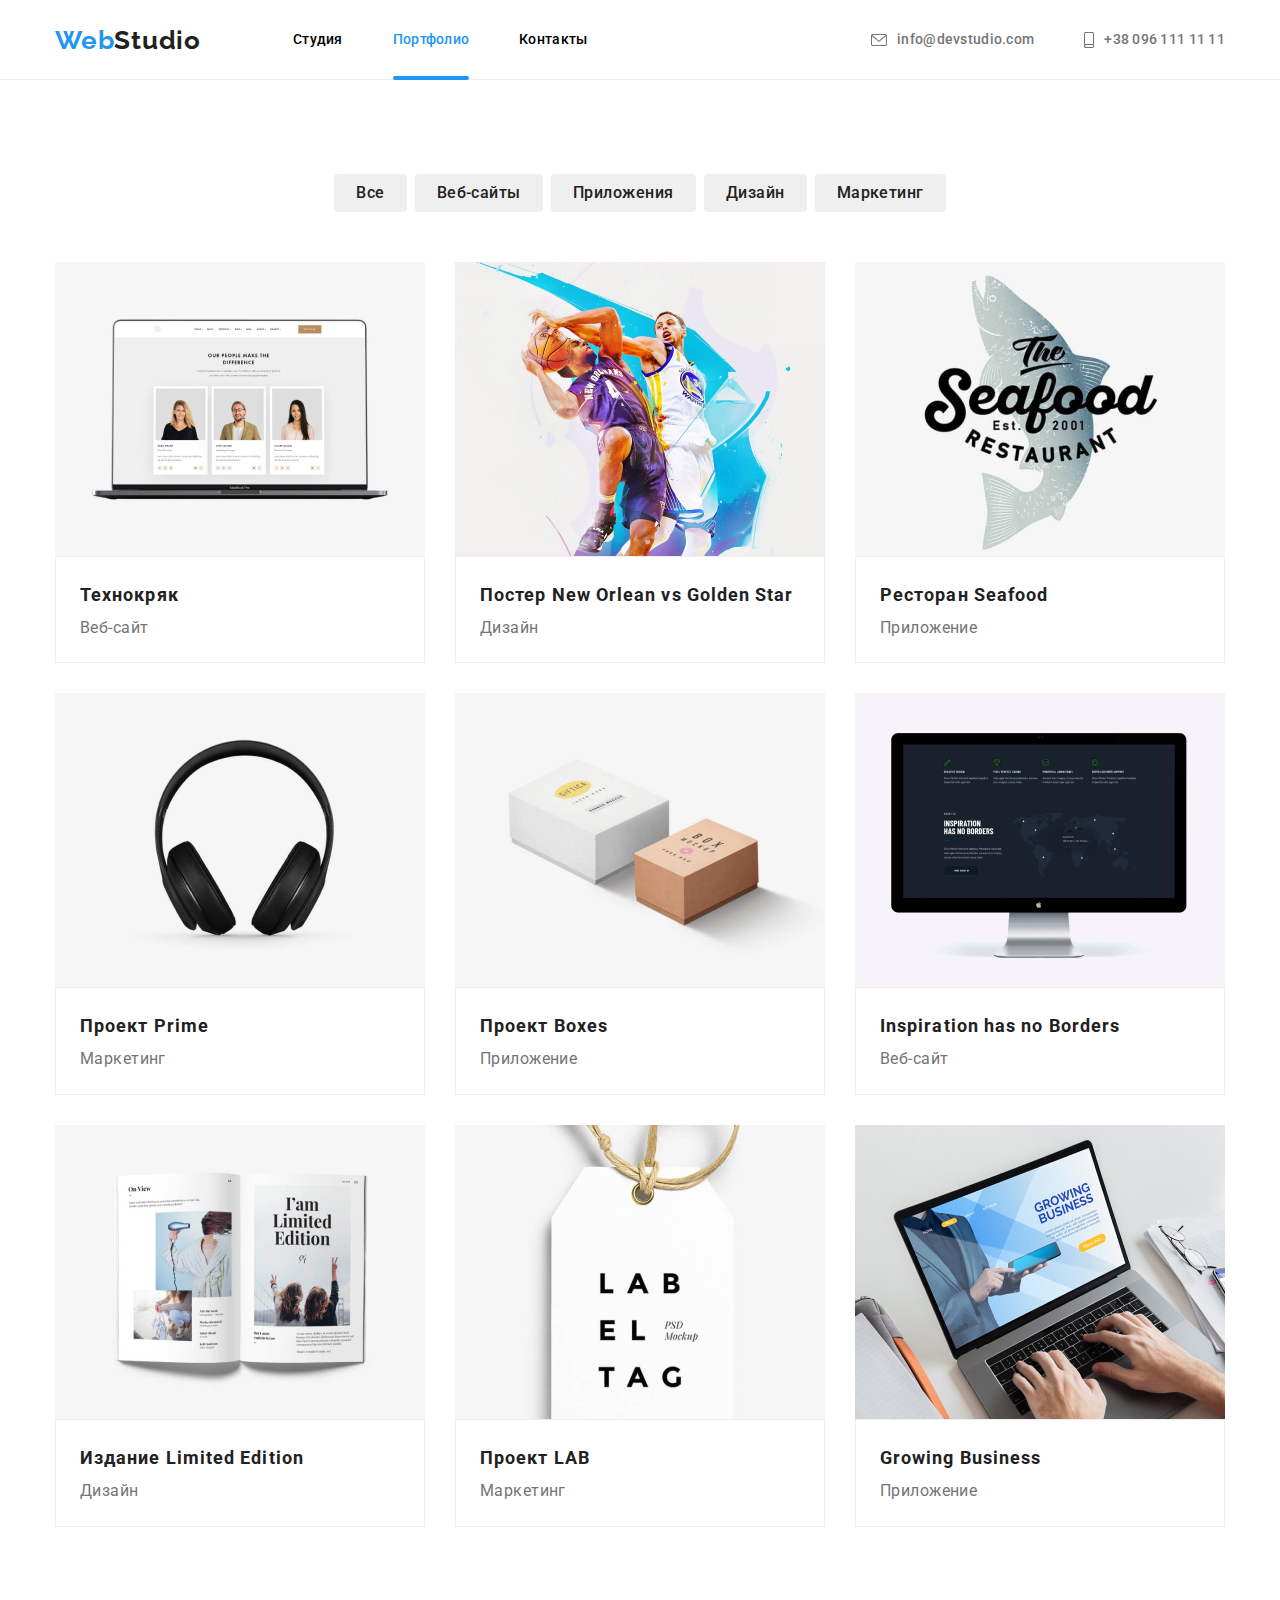
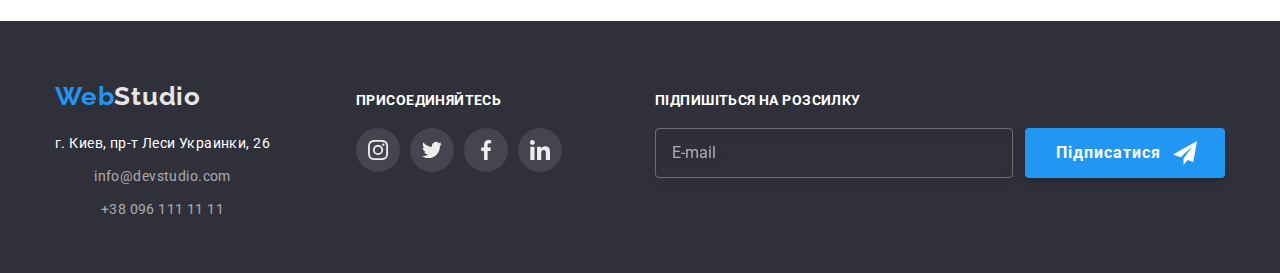
==== commit 653451e1: "Portfolio" ====
--- a/portfolio.html
+++ b/portfolio.html
@@ -18,12 +18,12 @@
   </head>
   <body class="body">
     <main>
-      <header class="header portfolio-header">
+      <header class="header">
         <div class="container main-nav">
+          <a class="link logo" href="./index.html" lang="en"
+            >Web<span class="logo-studio">Studio</span></a
+          >
           <nav class="header-nav">
-            <a class="link logo" href="./index.html" lang="en"
-              >Web<span class="logo-studio">Studio</span></a
-            >
             <ul class="list header-list">
               <li class="header-list__item">
                 <a class="link header-list__link" href="./index.html">
@@ -43,10 +43,15 @@
               </li>
             </ul>
           </nav>
-          <ul class="list header-list">
-            <li class="header-list__item">
+          <button type="button" class="mobile-menu-open" data-menu-open>
+            <svg class="mobile-menu-open__icon" width="40" height="40">
+              <use href="./images/icons.svg#burger-icon"></use>
+            </svg>
+          </button>
+          <ul class="list header-list-cont contacts">
+            <li class="link-mail header-list__item">
               <a
-                class="link header-list__link contakts"
+                class="link header-list__link"
                 href="mailto:info@devstudio.com"
               >
                 <svg class="header-list__icon" width="16" height="12">
@@ -56,10 +61,7 @@
               >
             </li>
             <li class="header-list__item">
-              <a
-                class="link header-list__link contakts"
-                href="tel:+380961111111"
-              >
+              <a class="link header-list__link" href="tel:+380961111111">
                 <svg class="header-list__icon" width="10" height="16">
                   <use href="./images/icons.svg#icon-smartphone"></use>
                 </svg>
@@ -68,7 +70,83 @@
             </li>
           </ul>
         </div>
+        <div class="mobile-menu" data-menu>
+          <div class="container mobile-menu_container">
+            <button type="button" class="mobile-menu_close-btn" data-menu-close>
+              <svg class="mobile-menu_close-icon" width="40" height="40">
+                <use href="./images/icons.svg#mobile-menu_close-icon"></use>
+              </svg>
+            </button>
+            <ul class="mobile-nav-list list-mobile">
+              <li class="mobile-nav-list__item">
+                <a href="./index.html" class="mobile-nav-list__link link">
+                  Студия
+                </a>
+              </li>
+              <li class="mobile-nav-list__item">
+                <a href="./portfolio.html" class="mobile-nav-list__link link">
+                  Портфолио
+                </a>
+              </li>
+              <li class="mobile-nav-list__item">
+                <a href="" class="mobile-nav-list__link link"> Контакты </a>
+              </li>
+            </ul>
+            <div>
+              <ul class="mobile-contacts-list list-mobile">
+                <li class="mobile-contacts-list__item">
+                  <a
+                    href="tel:+380961111111"
+                    class="mobile-contacts-list__contact link"
+                  >
+                    +38 096 111 11 11
+                  </a>
+                </li>
+                <li class="mobile-contacts-list__item">
+                  <a
+                    lang="en"
+                    href="mailto:info@devstudio.com"
+                    class="mobile-contacts-list__mail link"
+                  >
+                    info@devstudio.com
+                  </a>
+                </li>
+              </ul>
+              <ul class="mobile-social-list list-mobile">
+                <li class="mobile-social-list__item">
+                  <a
+                    class="mobile-social-list__link link"
+                    href="https://instagram.com"
+                    >Instagram
+                  </a>
+                </li>
+                <li class="mobile-social-list__item">
+                  <a
+                    class="mobile-social-list__link link"
+                    href="https://twitter.com"
+                    >Twitter</a
+                  >
+                </li>
+                <li class="mobile-social-list__item">
+                  <a
+                    class="mobile-social-list__link link"
+                    href="https://www.facebook.com/"
+                    >Facebook</a
+                  >
+                </li>
+                <li class="mobile-social-list__item">
+                  <a
+                    class="mobile-social-list__link link"
+                    href="https://www.linkedin.com/"
+                    >LinkedIn</a
+                  >
+                </li>
+              </ul>
+            </div>
+          </div>
+        </div>
       </header>
+
       <section class="portfolio-works">
         <div class="container">
           <h1 class="portfolio-title">Наши работы</h1>
@@ -376,26 +454,32 @@
               </li>
             </ul>
           </div>
-          <div class="footer-form-container">
+          <form class="footer-form-container">
             <h3 class="footer-social-title">Підпишіться на розсилку</h3>
-            <p class="title-subscribe"></p>
-            <div class="footer-form-fild">
-              <label for="footer-subscribe" class="footer-form-lable"></label>
-              <input
-                id="footer-subscribe"
-                type="email"
-                name="email"
-                class="footer-subscribe"
-                placeholder="E-mail"
-              />
-              <button type="submit" class="button button-footer">
-                <svg class="button-footer-icon" width="24px" height="24px">
-                  <use href="./images/icons.svg#icon-icon-send"></use>
-                </svg>
-                Підписатися
-              </button>
-            </div>
-          </div>
+            <ul class="footer-form-fild list">
+              <li class="form-list">
+                <label for="footer-subscribe" class="footer-form-lable"></label>
+                <input
+                  id="footer-subscribe"
+                  type="email"
+                  name="email"
+                  class="footer-subscribe"
+                  placeholder="E-mail"
+                />
+              </li>
+              <li class="form-list">
+                <button
+                  type="submit"
+                  class="button button-footer footer-form-btn"
+                >
+                  <svg class="button-footer-icon" width="24px" height="24px">
+                    <use href="./images/icons.svg#icon-icon-send"></use>
+                  </svg>
+                  Підписатися
+                </button>
+              </li>
+            </ul>
+          </form>
         </div>
       </div>
     </footer>
--- a/css/main.min.css
+++ b/css/main.min.css
@@ -1 +1 @@
-:root{--bakrnd-color-first: #E5E5E5;--bakrnd-color-second: #F5F4FA;--footer-color: #2F303A;--text-color-first: #757575;--text-color-tittle: #212121;--text-color-footer: rgba(255, 255, 255, 0.6);--text-banner-color: #FFFFFF;--accent-color: #2196F3;--first-font: "Roboto";--logo-font: "Raleway";--transition-duration: 250ms;--time-funcsion: cubic-bezier(0.4, 0, 0.2, 1);--animation-time: 250ms cubic-bezier(0.4, 0, 0.2, 1)}.visually-hidden{position:absolute;width:1px;height:1px;margin:-1px;border:0;padding:0;white-space:nowrap;clip-path:inset(100%);clip:rect(0 0 0 0);overflow:hidden}.link{color:var(--text-color-tittle);text-decoration:none}.link:hover,.link:focus,.link:active{color:var(--accent-color);fill:currentColor}.backdrop{position:fixed;top:0;left:0;width:100%;height:100%;background-color:rgba(0,0,0,.2);opacity:1;visibility:visible;transition:opacity 500ms cubic-bezier(0.4, 0, 0.2, 1),visibility 500ms cubic-bezier(0.4, 0, 0.2, 1)}.backdrop.is-hidden{opacity:0;visibility:hidden;pointer-events:none}.modal{position:absolute;top:50%;left:50%;background-color:var(--text-banner-color);width:calc(100% - 30px);max-width:450px;padding:40px;box-shadow:0px 1px 3px rgba(0,0,0,.12),0px 1px 1px rgba(0,0,0,.14),0px 2px 1px rgba(0,0,0,.2);border-radius:4px;opacity:1;transform:scale(1) translate(-50%, -50%);transition:transform 250ms cubic-bezier(0.4, 0, 0.2, 1)}@media screen and (min-width: 480px){.modal{width:450px;height:609px}}@media screen and (min-width: 1200px){.modal{width:528px;height:581px}}.close-button{position:absolute;top:8px;right:8px;width:30px;height:30px;border-radius:50%;border:1px solid rgba(0,0,0,.1);padding:0;cursor:pointer;fill:#000;background-color:#fff;transition:fill var(--animation-time)}.close-button:hover,.close-button:focus{fill:var(--accent-color)}.icon-close{position:absolute;top:50%;left:50%;transform:translate(-50%, -50%)}.modal-form{display:block}.title-modal{font-size:20px;text-align:center;color:var(--text-color-tittle);margin-bottom:12px}.label-title{display:block;font-size:12px;line-height:1.16;letter-spacing:.01em;color:var(--text-color)}.form-lable{display:block;margin-bottom:4px;font-size:12px;line-height:1.16;letter-spacing:.01em;color:var(--text-color-first)}.form-fild{margin-bottom:10px}.modal-position-icon{position:relative}.modal-icon{position:absolute;top:50%;left:15px;transform:translateY(-50%);transition:fill var(--animation-time)}.form-input{display:block;width:100%;height:40px;padding-left:42px;border:1px solid rgba(33,33,33,.2);border-radius:4px;transition:border var(--animation-time);cursor:pointer}.form-input:focus-within{outline:none;border:1px solid var(--accent-color);border-radius:4px}.form-input:focus-within+.modal-icon{fill:var(--accent-color);cursor:pointer}textarea{display:block;resize:none;width:100%;height:120px;padding:12px 16px;cursor:pointer}textarea::placeholder{color:rgba(117,117,117,.5019607843)}.label-title-comment{display:block;font-size:12px;line-height:1.17;letter-spacing:.01em;color:var(--text-color-first);margin-bottom:4px}.label-comment{display:block;margin-bottom:20px}.comment{border:1px solid rgba(33,33,33,.2);border-radius:4px;transition:border var(--animation-time)}.comment:focus-within{outline:none;border:1px solid var(--accent-color);border-radius:4px}.form-checkbox{display:flex;align-items:center;justify-content:center;margin-bottom:30px}.checkbox-title{font-weight:400;font-size:14px;line-height:1.71;color:var(--text-color-first)}.checkbox-icon{display:inline-flex;align-items:center;justify-content:center;width:16px;height:15px;outline:2px solid #212121;outline-offset:-2px;border-radius:2px;margin-right:4px;transition:background-color var(--animation-time),outline var(--animation-time)}.form-accept:checked+.checkbox-icon{background-color:var(--accent-color);outline:2px solid var(--accent-color);outline-offset:-2px}.modal-form-button{display:block;margin-left:auto;margin-right:auto;padding:10px 56px 10px 55px;font-weight:700;line-height:1.88;align-items:center;text-align:center;letter-spacing:.06em;color:var(--text-banner-color);border:0;border-radius:4px;background:#188ce8;box-shadow:0px 4px 4px rgba(0,0,0,.15)}.contract{color:var(--accent-color)}@media screen and (min-width: 1200px){.modal{min-width:528px;min-height:581px}}.title{color:var(--text-color-tittle);font-size:14px;font-weight:700;line-height:1.14}.portfolio-header{border:1px solid #ececec}@media screen and (max-width: 767px){.mobile-menu{position:fixed;width:100%;height:100%;max-height:796px;z-index:1000;top:0;left:0;background-color:#fff;box-shadow:0 0 0 100vmax rgba(0,0,0,.5);opacity:0;visibility:hidden;pointer-events:none;transition:opacity 500ms linear,visibility 500ms linear}.mobile-menu.is-open{opacity:1;visibility:visible;pointer-events:auto}.mobile-menu_container{position:relative;padding-left:25px;padding-top:48px;padding-bottom:58px}.mobile-menu_close-btn{position:absolute;top:15px;right:15px;background-color:rgba(0,0,0,0);border:none;padding:0;line-height:0;cursor:pointer}.mobile-menu_close-btn:hover,.mobile-menu_close-btn:focus{fill:var(--accent-color)}.mobile-menu_close-icon{width:40px;height:40px}}@media screen and (min-width: 768px){.mobile-menu{display:none}}ul,h1,h2,h3,p{margin:0;padding:0}body{font-family:"Roboto","Raleway",sans-serif;color:var(--text-color-first);font-weight:400;font-size:14px;letter-spacing:.03em}.list{list-style:none}.list-mobile{list-style:none;padding-left:0;margin:0}.main{line-height:1.71}.container{padding-right:15px;padding-left:15px}@media screen and (min-width: 480px){.container{width:480px;margin-left:auto;margin-right:auto}}@media screen and (min-width: 768px){.container{width:768px}}@media screen and (min-width: 1200px){.container{width:1200px}}.header{background-color:#fff;border-bottom:1px solid #ececec;min-height:40px}@media screen and (min-width: 480px){.header{height:60px}}@media screen and (min-width: 768px){.header{padding-top:20px;height:80px}}@media screen and (min-width: 1200px){.header{padding-top:0;height:80px}}.logo{width:145px;height:31px;color:var(--accent-color);font-family:var(--logo-font);font-weight:700;font-size:26px;line-height:1.19;letter-spacing:.03em}.logo-studio{color:var(--text-color-tittle)}.main-nav{display:flex;align-items:center}.header-nav{display:block;color:#000}.header-list{display:none}@media screen and (min-width: 768px){.header-list{display:flex;margin-left:93px}}.link-mail{display:block ruby}.header-list__item:not(:last-child){margin-right:50px}.header-list__link,.header-list__linktel{padding-top:32px;padding-bottom:32px;font-weight:500;font-size:14px;line-height:1.14;letter-spacing:.02em;color:var(--primary-text-color);transition:color 250ms cubic-bezier(0.4, 0, 0.2, 1)}.header-list__link:hover,.header-list__linktel:hover,.header-list__link:focus,.header-list__linktel:focus{color:var(--accent-color)}.header-list-cont{margin-left:auto}@media screen and (min-width: 768px)and (max-width: 1199px){.header-list-cont{margin-left:56px}}.contacts{display:none}@media screen and (min-width: 768px){.contacts{display:inline-block}}@media screen and (min-width: 1200px){.contacts{display:flex;justify-content:center}}@media screen and (min-width: 1200px){.header-list__item:not(:last-child){margin-right:50px}}.header-list__link,.header-list__linktel{padding-top:32px;padding-bottom:32px;font-weight:500;font-size:14px;line-height:1.14;letter-spacing:.02em;color:var(--titl-text-color);transition:color 250ms cubic-bezier(0.4, 0, 0.2, 1)}@media screen and (min-width: 1200px){.header-list__link,.header-list__linktel{display:flex;align-items:center}}.header-list__link:hover,.header-list__linktel:hover,.header-list__link:focus,.header-list__linktel:focus{color:var(--accent-color)}.header-list__icon{fill:currentColor;margin-right:10px}@media screen and (min-width: 1200px){.header-list__linktel{display:flex;align-items:center}}.current{position:relative;color:var(--accent-color);transition-property:background-color;transition-duration:250ms}.current::after{position:absolute;content:"";display:block;color:var(--accent-color);left:0;bottom:0;width:100%;height:4px;background-size:cover;background-color:var(--accent-color);border-radius:2px;transition:250ms cubic-bezier(0.4, 0, 0.2, 1)}.mobile-menu-open{margin-left:auto;display:none;padding:0;margin-left:auto;border:none;background-color:#fff;transition:fill 250ms cubic-bezier(0.4, 0, 0.2, 1)}@media screen and (max-width: 767px){.mobile-menu-open{display:block}}.mobile-menu-open:focus{fill:#2196f3}.mobile-menu{position:fixed;top:0;background-color:#fff;z-index:2;width:100vw;height:100vh;padding-top:48px;padding-bottom:48px}.mobile-menu>.container{height:100%;display:flex;flex-direction:column;justify-content:space-between;overflow:scroll}.mobile-menu_close-btn{display:block;margin-left:auto;border:none;background-color:rgba(0,0,0,0)}.mobile-nav-list__item:not(:last-child){margin-bottom:32px}.mobile-nav-list__link{display:block;font-weight:500;font-size:40px;line-height:1.17;letter-spacing:.02em;color:var(--primary-text-color);transition:color 250ms cubic-bezier(0.4, 0, 0.2, 1)}.mobile-nav-list__link:hover,.mobile-nav-list__link:focus{color:var(--accent-color)}.mobile-contacts-list__item{margin-bottom:32px}.mobile-contacts-list__contact{font-weight:500;font-size:34px;line-height:1.17;letter-spacing:.02em;color:#2196f3}.mobile-contacts-list__mail{font-weight:500;font-size:24px;line-height:1.16;letter-spacing:.02em;color:#757575}.mobile-social-list{display:inline-flex}.mobile-social-list__item{position:relative;display:flex;align-items:center}.mobile-social-list__item:not(:last-child)::after{content:"";width:22px;height:1px;background:rgba(33,33,33,.2);transform:rotate(90deg)}.mobile-social-list__link{position:relative;font-weight:500;font-size:12px;line-height:1.22;letter-spacing:.02em;color:#2196f3}@media screen and (min-width: 480px){.mobile-social-list__link{font-weight:500;font-size:18px;line-height:1.22;letter-spacing:.02em}}.footer{display:block;padding-top:60px;padding-bottom:60px;background-color:var(--footer-color)}@media screen and (min-width: 480px){.footer{height:603px}}@media screen and (min-width: 786px){.footer{height:463px}}@media screen and (min-width: 1200px){.footer{height:252px}}.footer-container{flex-wrap:wrap}@media screen and (max-width: 768px){.footer-container{display:flex;align-items:baseline}}.footer-logo{display:block;text-align:center;margin-bottom:20px;margin-left:auto;margin-right:auto}.footer-logo:hover,.footer-logo:focus{color:var(--accent-color)}@media screen and (min-width: 1200px){.footer-logo{display:inline-block}}.footer-address{display:block;text-align:center;color:var(--text-banner-color);font-style:normal;line-height:1.71}@media screen and (min-width: 1200px){.footer-address{display:inline-block;margin-bottom:9px}}.footer-link{display:inline-block;margin-top:9px;color:var(--text-color-footer);transition:color var(--animation-time)}.logo-studio-footer{color:var(--bakrnd-color-first)}.footer-social-title{display:block;text-align:center;font-family:"Roboto";font-weight:700;font-size:14px;line-height:16px;letter-spacing:.03em;text-transform:uppercase;color:#fff;padding-top:12px;padding-bottom:20px}.footer-contacts{display:block;width:231px;margin-bottom:60px;margin-left:auto;margin-right:auto}@media screen and (min-width: 768px){.footer-contacts{margin-left:76px}}@media screen and (min-width: 1200px){.footer-contacts{margin-left:auto;margin-bottom:0px}}.social-footer{margin-bottom:60px;margin-left:auto;margin-right:auto}@media screen and (min-width: 768px){.social-footer{margin-right:89px;margin-left:70px;margin-bottom:0px}}@media screen and (min-width: 1200px){.social-footer{margin-right:0;margin-left:70px;margin-bottom:0}}.footer-social{display:flex;padding-bottom:30px;padding-left:0px;justify-content:center}.team-social__link-footer{display:flex;width:44px;height:44px;border:0;border-radius:50%;justify-content:center;align-items:center;color:#eee;background:rgba(255,255,255,.1);transition:background-color var(--animation-time)}.team-social__link-footer:hover,.team-social__link-footer:focus{color:#eee;background-color:var(--accent-color)}.team-social__item{display:flex}.team-social__item:not(:last-child){margin-right:10px}.team-social__img{fill:currentColor}.footer-form-container{display:inline-block;margin-bottom:60px;margin-left:auto;margin-right:auto;width:300px;height:156px}@media screen and (min-width: 480px){.footer-form-container{margin-left:0;width:450px;height:156px}}@media screen and (min-width: 768px){.footer-form-container{margin-left:166px}}@media screen and (min-width: 1200px){.footer-form-container{display:block;width:570px;height:86px;margin-left:93px}}.footer-form{display:inline-block;margin-bottom:60px;margin-left:0;width:300px;height:156px}@media screen and (min-width: 480px){.footer-form{margin-left:0;width:450px;height:156px}}@media screen and (min-width: 768px){.footer-form{margin-left:166px}}@media screen and (min-width: 1200px){.footer-form{display:block;width:570px;height:86px;margin-left:93px}}.footer-form-fild{display:flex;margin-bottom:0px}.footer-subscribe{width:358px;height:50px;background-color:var(--footer-color);border:1px solid rgba(255,255,255,.3);filter:drop-shadow(0px 4px 4px rgba(0, 0, 0, 0.15));border-radius:4px;margin-right:12px;padding-right:5px;padding-left:16px;color:var(--text-banner-color);transition:border var(--animation-time)}.footer-subscribe:focus{transition:border var(--animation-time)}.footer-subscribe::placeholder{width:47px;height:20px;font-weight:400;font-size:16px;line-height:1.25;align-items:center;color:rgba(255,255,255,.6)}.button-footer{position:relative;border-radius:4px;border:none;background-color:var(--accent-color);color:var(--text-banner-color);height:50px;font-weight:700;font-size:16px;line-height:1.88;letter-spacing:.06em;padding:10px 62px 10px 29px;box-shadow:0px 4px 4px rgba(0,0,0,.15);cursor:pointer}.button-footer-icon{position:absolute;top:13px;right:28px}.banner{display:flex;flex-direction:column;justify-content:center;align-items:center;background-image:linear-gradient(rgba(47, 48, 58, 0.4), rgba(47, 48, 58, 0.4)),url(/images/mobile/hero/hero-480/hero-480.jpg);background-image:linear-gradient(rgba(47, 48, 58, 0.4), rgba(47, 48, 58, 0.4)),url(/images/mobile/hero/hero-480/hero-480@2x.jpg);background-color:rgba(47,48,58,.4);background-repeat:no-repeat;background-position:center;box-shadow:0px 4px 4px rgba(0,0,0,.25);max-width:480px;max-height:400px;margin-left:auto;margin-right:auto;padding-top:118px;padding-bottom:118px;background-color:var(--footer-color)}@media screen and (min-width: 768px){.banner{background-image:linear-gradient(rgba(47, 48, 58, 0.4), rgba(47, 48, 58, 0.4)),url(/images/tablet/hero/hero-768.jpg);background-image:linear-gradient(rgba(47, 48, 58, 0.4), rgba(47, 48, 58, 0.4)),url(/images/tablet/hero/hero-768@2x.jpg);max-width:768px;max-height:400px}}@media screen and (min-width: 1200px){.banner{background-image:linear-gradient(rgba(47, 48, 58, 0.4), rgba(47, 48, 58, 0.4)),url(/images/header-img.jpg);background-image:linear-gradient(rgba(47, 48, 58, 0.4), rgba(47, 48, 58, 0.4)),url(/images/desktop/hero/hero-1600@2x.jpg);max-width:1600px;min-height:600px}}.banner__title{margin-left:auto;margin-right:auto;margin-bottom:30px;color:var(--text-banner-color);font-weight:900;letter-spacing:.06em;text-align:center;text-transform:uppercase}.banner__button{display:block;font-family:var(--first-font);color:var(--text-banner-color);font-weight:700;font-size:16px;line-height:1.88;letter-spacing:.06em;margin-left:auto;margin-right:auto;padding:10px 32px;background-color:var(--accent-color);box-shadow:0px 4px 4px rgba(0,0,0,.15);border-radius:4px;border:0;transition:color var(--animation-time)}.techology{padding-top:60px;padding-bottom:60px}@media screen and (min-width: 768px){.techology-list{display:flex;flex-wrap:wrap;gap:30px}}@media screen and (max-width: 767px){.technology-list__item:not(:last-child){margin-bottom:30px}}@media screen and (min-width: 768px){.technology-list__item{width:calc((100% - 30px)/2)}}@media screen and (min-width: 1200px){.technology-list__item{width:calc((100% - 90px)/4)}}.technology-list__item{margin-bottom:30px}.technology-list__icon{display:flex;justify-content:center;align-items:center;height:120px;border-radius:4px;background-color:var(--bakrnd-color-second);margin-bottom:30px}.technology-list__title{text-align:center;margin-bottom:10px}.clients{padding:60px 0}.clients-title{text-align:center;font-weight:700;font-size:36px;line-height:1.16;letter-spacing:.03em;margin-bottom:50px;color:var(-text-color-tittle)}@media screen and (max-width: 1199px){.clients-title{font-weight:700;font-size:28px;line-height:1.16;letter-spacing:.03em;margin-bottom:30px}}.clients-list{display:flex;flex-wrap:wrap;gap:30px;padding-left:0px;transition:color var(--animation-time)}.clients-list__item{height:92px;width:170px}@media screen and (min-width: 320px)and (max-width: 767px){.clients-list__item{width:calc((100% - 30px)/2)}}@media screen and (min-width: 768px){.clients-list__item{width:calc((100% - 60px)/3)}}@media screen and (min-width: 1200px){.clients-list__item{width:calc((100% - 150px)/6)}}.clients-list__link{display:flex;justify-content:center;align-items:center;border:1px solid #afb1b8;border-radius:4px;fill:#afb1b8;color:#afb1b8;width:100%;height:100%;transition:border var(--animation-time)}.clients-list__link:hover svg,.clients-list__link:focus svg{fill:currentColor}.clients-list__link:hover,.clients-list__link:focus{border-color:#2196f3;fill:currentColor}.clients-list__icon{fill:#afb1b8;transition:fill var(--animation-time)}.clients-list__icon:hover,.clients-list__icon:focus{fill:currentColor}@media screen and (max-width: 1199px){.works{display:none}}@media screen and (min-width: 1200px){.works{padding-bottom:94px}.works-list{display:flex;justify-content:space-between;padding-left:0px}.works-title{margin-bottom:50px;text-align:center;font-weight:700;font-size:36px;line-height:1.16;letter-spacing:.03em;color:var(-text-color-tittle)}.works-list__img,.team-list__img,.portfolio-list__img{display:block}.works-list__item{position:relative}.works-list__overlay{position:absolute;bottom:0;left:0;width:100%;height:70px;background-color:rgba(47,48,58,.8);display:flex;justify-content:center;align-items:center}.works-list__description{font-size:14px;font-weight:700;line-height:1.14;text-transform:uppercase;color:var(--text-banner-color);margin:0}}.team{background-color:var(--bakrnd-color-second);padding:60px 0px}.team-title{text-align:center;font-weight:700;font-size:36px;line-height:1.16;letter-spacing:.03em;margin-bottom:50px;color:var(-text-color-tittle)}@media screen and (max-width: 1199px){.team-title{font-weight:700;font-size:28px;line-height:1.16;letter-spacing:.03em;margin-bottom:30px}}.team-list{display:flex;flex-wrap:wrap;gap:30px}.team-list__item{width:100%;left:815px;top:1632px;box-shadow:0px 1px 3px rgba(0,0,0,.12),0px 1px 1px rgba(0,0,0,.14),0px 2px 1px rgba(0,0,0,.2);border-radius:0px 0px 4px 4px;background-color:var(--text-banner-color)}@media screen and (min-width: 768px){.team-list__item{width:calc((100% - 30px)/2)}}@media screen and (min-width: 1200px){.team-list__item{width:calc((100% - 90px)/4)}}.team-worker{padding:30px 0;text-align:center}.team-worker__name{margin-bottom:10px;font-weight:500;font-size:16px;line-height:1.18;color:var(--text-color-tittle)}.team-worker__descr{margin-bottom:16px;font-size:16px;line-height:1.19;color:var(--secondary-text)}.list-social{display:flex;align-items:center}.team-social{margin-top:16px;padding:0;justify-content:center;color:var(--text-banner-color)}.team-social__item{width:44px;height:44px}.team-social__link{display:flex;justify-content:center;align-items:center;width:100%;height:100%;border-radius:50%;color:#afb1b8;transition:color 250ms cubic-bezier(0.4, 0, 0.2, 1),background-color 250ms cubic-bezier(0.4, 0, 0.2, 1)}.team-social__link:hover,.team-social__link:focus{color:#fff;background-color:var(--accent-color)}.team-social__img{fill:currentColor}.portfolio-works{padding-top:94px;padding-bottom:94px}.portfolio-list__title{color:var(--text-color-tittle);font-weight:700;font-size:18px;line-height:2;letter-spacing:.06em}.portfolio-title{display:none}.menu-list{display:flex;justify-content:center;margin-bottom:50px}.portfolio-list__descript{border:1px solid #eee;padding:20px 24px}.portfolio-list__text{color:var(--text-color-first);font-size:16px;line-height:1.86}.portfolio-menu{padding:6px 22px;border:0;border-radius:4px;font-family:var(--first-font);color:var(--text-color-tittle);font-weight:500;font-size:16px;line-height:1.6;text-align:center;letter-spacing:.03em;cursor:pointer;transition:background-color var(--transition-duration) var(--time-funcsion),color var(--transition-duration) var(--time-funcsion),box-shadow var(--transition-duration) var(--time-funcsion)}.portfolio-menu:hover,.portfolio-menu:focus{color:var(--text-banner-color);background-color:var(--accent-color);box-shadow:0px 3px 1px rgba(0,0,0,.1),0px 1px 2px rgba(0,0,0,.08),0px 2px 2px rgba(0,0,0,.12)}.menu-list__item:not(:last-child){margin-right:8px}.portfolio-list__container{position:relative;overflow:hidden}.portfolio-list{display:flex;padding-left:0px;flex-wrap:wrap;gap:30px;justify-content:space-between;align-content:space-between}.portfolio-list__link{display:block;transition:box-shadow var(--animation-time)}.portfolio-list__link:hover,.portfolio-list__link:focus{box-shadow:0px 1px 1px rgba(0,0,0,.12),0px 4px 4px rgba(0,0,0,.06),1px 4px 6px rgba(0,0,0,.16)}.portfolio-list__slider_text{font-weight:400;color:#fff;font-size:18px;line-height:1.5;padding:63px 24px 63px 24px;margin:0}.portfolio-list__slider{position:absolute;bottom:-1%;width:100%;height:100%;background-color:rgba(33,150,243,.9);transform:translateY(100%);transition:transform 250ms cubic-bezier(0.4, 0, 0.2, 1)}.portfolio-list__link:hover .portfolio-list__slider{transform:translateY(0)}/*# sourceMappingURL=main.min.css.map */+:root{--bakrnd-color-first: #E5E5E5;--bakrnd-color-second: #F5F4FA;--footer-color: #2F303A;--text-color-first: #757575;--text-color-tittle: #212121;--text-color-footer: rgba(255, 255, 255, 0.6);--text-banner-color: #FFFFFF;--accent-color: #2196F3;--first-font: "Roboto";--logo-font: "Raleway";--transition-duration: 250ms;--time-funcsion: cubic-bezier(0.4, 0, 0.2, 1);--animation-time: 250ms cubic-bezier(0.4, 0, 0.2, 1)}.visually-hidden{position:absolute;width:1px;height:1px;margin:-1px;border:0;padding:0;white-space:nowrap;clip-path:inset(100%);clip:rect(0 0 0 0);overflow:hidden}.link{color:var(--text-color-tittle);text-decoration:none}.link:hover,.link:focus,.link:active{color:var(--accent-color);fill:currentColor}.backdrop{position:fixed;top:0;left:0;width:100%;height:100%;background-color:rgba(0,0,0,.2);opacity:1;visibility:visible;transition:opacity 500ms cubic-bezier(0.4, 0, 0.2, 1),visibility 500ms cubic-bezier(0.4, 0, 0.2, 1)}.backdrop.is-hidden{opacity:0;visibility:hidden;pointer-events:none}.modal{position:absolute;top:50%;left:50%;background-color:var(--text-banner-color);width:calc(100% - 30px);max-width:450px;padding:40px;box-shadow:0px 1px 3px rgba(0,0,0,.12),0px 1px 1px rgba(0,0,0,.14),0px 2px 1px rgba(0,0,0,.2);border-radius:4px;opacity:1;transform:scale(1) translate(-50%, -50%);transition:transform 250ms cubic-bezier(0.4, 0, 0.2, 1)}@media screen and (min-width: 480px){.modal{width:450px;height:609px}}@media screen and (min-width: 1200px){.modal{width:528px;height:581px}}.close-button{position:absolute;top:8px;right:8px;width:30px;height:30px;border-radius:50%;border:1px solid rgba(0,0,0,.1);padding:0;cursor:pointer;fill:#000;background-color:#fff;transition:fill var(--animation-time)}.close-button:hover,.close-button:focus{fill:var(--accent-color)}.icon-close{position:absolute;top:50%;left:50%;transform:translate(-50%, -50%)}.modal-form{display:block}.title-modal{font-size:20px;text-align:center;color:var(--text-color-tittle);margin-bottom:12px}.label-title{display:block;font-size:12px;line-height:1.16;letter-spacing:.01em;color:var(--text-color)}.form-lable{display:block;margin-bottom:4px;font-size:12px;line-height:1.16;letter-spacing:.01em;color:var(--text-color-first)}.form-fild{margin-bottom:10px}.modal-position-icon{position:relative}.modal-icon{position:absolute;top:50%;left:15px;transform:translateY(-50%);transition:fill var(--animation-time)}.form-input{display:block;width:100%;height:40px;padding-left:42px;border:1px solid rgba(33,33,33,.2);border-radius:4px;transition:border var(--animation-time);cursor:pointer}.form-input:focus-within{outline:none;border:1px solid var(--accent-color);border-radius:4px}.form-input:focus-within+.modal-icon{fill:var(--accent-color);cursor:pointer}textarea{display:block;resize:none;width:100%;height:120px;padding:12px 16px;cursor:pointer}textarea::placeholder{color:rgba(117,117,117,.5019607843)}.label-title-comment{display:block;font-size:12px;line-height:1.17;letter-spacing:.01em;color:var(--text-color-first);margin-bottom:4px}.label-comment{display:block;margin-bottom:20px}.comment{border:1px solid rgba(33,33,33,.2);border-radius:4px;transition:border var(--animation-time)}.comment:focus-within{outline:none;border:1px solid var(--accent-color);border-radius:4px}.form-checkbox{display:flex;align-items:center;justify-content:center;margin-bottom:30px}.checkbox-title{font-weight:400;font-size:14px;line-height:1.71;color:var(--text-color-first)}.checkbox-icon{display:inline-flex;align-items:center;justify-content:center;width:16px;height:15px;outline:2px solid #212121;outline-offset:-2px;border-radius:2px;margin-right:4px;transition:background-color var(--animation-time),outline var(--animation-time)}.form-accept:checked+.checkbox-icon{background-color:var(--accent-color);outline:2px solid var(--accent-color);outline-offset:-2px}.modal-form-button{display:block;margin-left:auto;margin-right:auto;padding:10px 56px 10px 55px;font-weight:700;line-height:1.88;align-items:center;text-align:center;letter-spacing:.06em;color:var(--text-banner-color);border:0;border-radius:4px;background:#188ce8;box-shadow:0px 4px 4px rgba(0,0,0,.15)}.contract{color:var(--accent-color)}@media screen and (min-width: 1200px){.modal{min-width:528px;min-height:581px}}.title{color:var(--text-color-tittle);font-size:14px;font-weight:700;line-height:1.14}.portfolio-header{border:1px solid #ececec}@media screen and (max-width: 767px){.mobile-menu{position:fixed;width:100%;height:100%;max-height:796px;z-index:1000;top:0;left:0;background-color:#fff;box-shadow:0 0 0 100vmax rgba(0,0,0,.5);opacity:0;visibility:hidden;pointer-events:none;transition:opacity 500ms linear,visibility 500ms linear}.mobile-menu.is-open{opacity:1;visibility:visible;pointer-events:auto}.mobile-menu_container{position:relative;padding-left:25px;padding-top:48px;padding-bottom:58px}.mobile-menu_close-btn{position:absolute;top:15px;right:15px;background-color:rgba(0,0,0,0);border:none;padding:0;line-height:0;cursor:pointer}.mobile-menu_close-btn:hover,.mobile-menu_close-btn:focus{fill:var(--accent-color)}.mobile-menu_close-icon{width:40px;height:40px}}@media screen and (min-width: 768px){.mobile-menu{display:none}}ul,h1,h2,h3,p{margin:0;padding:0}body{font-family:"Roboto","Raleway",sans-serif;color:var(--text-color-first);font-weight:400;font-size:14px;letter-spacing:.03em}.list{list-style:none}.list-mobile{list-style:none;padding-left:0;margin:0}.main{line-height:1.71}.container{padding-right:15px;padding-left:15px}@media screen and (min-width: 480px){.container{width:480px;margin-left:auto;margin-right:auto}}@media screen and (min-width: 768px){.container{width:768px}}@media screen and (min-width: 1200px){.container{width:1200px}}.header{background-color:#fff;border-bottom:1px solid #ececec;min-height:40px}@media screen and (min-width: 480px){.header{height:60px}}@media screen and (min-width: 768px){.header{padding-top:20px;height:80px}}@media screen and (min-width: 1200px){.header{padding-top:0;height:80px}}.logo{width:145px;height:31px;color:var(--accent-color);font-family:var(--logo-font);font-weight:700;font-size:26px;line-height:1.19;letter-spacing:.03em}.logo-studio{color:var(--text-color-tittle)}.main-nav{display:flex;align-items:center}.header-nav{display:block;color:#000}.header-list{display:none}@media screen and (min-width: 768px){.header-list{display:flex;margin-left:93px}}.link-mail{display:block ruby}.header-list__item:not(:last-child){margin-right:50px}.header-list__link,.header-list__linktel{padding-top:32px;padding-bottom:32px;font-weight:500;font-size:14px;line-height:1.14;letter-spacing:.02em;color:var(--primary-text-color);transition:color 250ms cubic-bezier(0.4, 0, 0.2, 1)}.header-list__link:hover,.header-list__linktel:hover,.header-list__link:focus,.header-list__linktel:focus{color:var(--accent-color)}.header-list-cont{margin-left:auto}@media screen and (min-width: 768px)and (max-width: 1199px){.header-list-cont{margin-left:56px}}.contacts{display:none}@media screen and (min-width: 768px){.contacts{display:inline-block}}@media screen and (min-width: 1200px){.contacts{display:flex;justify-content:center}}@media screen and (min-width: 1200px){.header-list__item:not(:last-child){margin-right:50px}}.header-list__link,.header-list__linktel{padding-top:32px;padding-bottom:32px;font-weight:500;font-size:14px;line-height:1.14;letter-spacing:.02em;color:var(--titl-text-color);transition:color 250ms cubic-bezier(0.4, 0, 0.2, 1)}@media screen and (min-width: 1200px){.header-list__link,.header-list__linktel{display:flex;align-items:center}}.header-list__link:hover,.header-list__linktel:hover,.header-list__link:focus,.header-list__linktel:focus{color:var(--accent-color)}.header-list__icon{fill:currentColor;margin-right:10px}@media screen and (min-width: 1200px){.header-list__linktel{display:flex;align-items:center}}.current{position:relative;color:var(--accent-color);transition-property:background-color;transition-duration:250ms}.current::after{position:absolute;content:"";display:block;color:var(--accent-color);left:0;bottom:0;width:100%;height:4px;background-size:cover;background-color:var(--accent-color);border-radius:2px;transition:250ms cubic-bezier(0.4, 0, 0.2, 1)}.mobile-menu-open{margin-left:auto;display:none;padding:0;margin-left:auto;border:none;background-color:#fff;transition:fill 250ms cubic-bezier(0.4, 0, 0.2, 1)}@media screen and (max-width: 767px){.mobile-menu-open{display:block}}.mobile-menu-open:focus{fill:#2196f3}.mobile-menu{position:fixed;top:0;background-color:#fff;z-index:2;width:100vw;height:100vh;padding-top:48px;padding-bottom:48px}.mobile-menu>.container{height:100%;display:flex;flex-direction:column;justify-content:space-between;overflow:scroll}.mobile-menu_close-btn{display:block;margin-left:auto;border:none;background-color:rgba(0,0,0,0)}.mobile-nav-list__item:not(:last-child){margin-bottom:32px}.mobile-nav-list__link{display:block;font-weight:500;font-size:40px;line-height:1.17;letter-spacing:.02em;color:var(--primary-text-color);transition:color 250ms cubic-bezier(0.4, 0, 0.2, 1)}.mobile-nav-list__link:hover,.mobile-nav-list__link:focus{color:var(--accent-color)}.mobile-contacts-list__item{margin-bottom:32px}.mobile-contacts-list__contact{font-weight:500;font-size:34px;line-height:1.17;letter-spacing:.02em;color:#2196f3}.mobile-contacts-list__mail{font-weight:500;font-size:24px;line-height:1.16;letter-spacing:.02em;color:#757575}.mobile-social-list{display:inline-flex}.mobile-social-list__item{position:relative;display:flex;align-items:center}.mobile-social-list__item:not(:last-child)::after{content:"";width:22px;height:1px;background:rgba(33,33,33,.2);transform:rotate(90deg)}.mobile-social-list__link{position:relative;font-weight:500;font-size:12px;line-height:1.22;letter-spacing:.02em;color:#2196f3}@media screen and (min-width: 480px){.mobile-social-list__link{font-weight:500;font-size:18px;line-height:1.22;letter-spacing:.02em}}.footer{display:block;padding-top:60px;padding-bottom:60px;background-color:var(--footer-color)}@media screen and (min-width: 480px){.footer{height:603px}}@media screen and (min-width: 786px){.footer{height:463px}}@media screen and (min-width: 1200px){.footer{height:252px}}.footer-container{flex-wrap:wrap}@media screen and (min-width: 768px){.footer-container{display:flex;align-items:baseline}}.footer-logo{display:block;text-align:center;margin-bottom:20px;margin-left:auto;margin-right:auto}.footer-logo:hover,.footer-logo:focus{color:var(--accent-color)}@media screen and (min-width: 1200px){.footer-logo{display:inline-block}}.footer-address{display:block;text-align:center;color:var(--text-banner-color);font-style:normal;line-height:1.71}@media screen and (min-width: 1200px){.footer-address{display:inline-block;margin-bottom:9px}}.footer-link{display:inline-block;margin-top:9px;color:var(--text-color-footer);transition:color var(--animation-time)}.logo-studio-footer{color:var(--bakrnd-color-first)}.footer-social-title{display:block;text-align:center;font-family:"Roboto";font-weight:700;font-size:14px;line-height:16px;letter-spacing:.03em;text-transform:uppercase;color:#fff;padding-bottom:20px}@media screen and (min-width: 1200px){.footer-social-title{text-align:left}}.footer-contacts{display:block;width:231px;margin-bottom:60px;margin-left:auto;margin-right:auto}@media screen and (min-width: 768px){.footer-contacts{margin-left:76px}}@media screen and (min-width: 1200px){.footer-contacts{margin-left:auto;margin-bottom:0px}}@media screen and (max-width: 767px){.social-footer{margin-bottom:60px;margin-left:auto;margin-right:auto}}@media screen and (min-width: 768px){.social-footer{margin-right:89px;margin-left:70px;margin-bottom:0px}}@media screen and (min-width: 1200px){.social-footer{margin-right:0;margin-left:70px;margin-bottom:0}}.footer-social{display:flex;padding-left:0px;justify-content:center}.team-social__link-footer{display:flex;width:44px;height:44px;border:0;border-radius:50%;justify-content:center;align-items:center;color:#eee;background:rgba(255,255,255,.1);transition:background-color var(--animation-time)}.team-social__link-footer:hover,.team-social__link-footer:focus{color:#eee;background-color:var(--accent-color)}.team-social__item{display:flex}.team-social__item:not(:last-child){margin-right:10px}.team-social__img{fill:currentColor}.footer-form-container{display:inline-block;margin-bottom:60px;margin-left:auto;margin-right:auto;width:300px;height:156px}@media screen and (min-width: 480px){.footer-form-container{margin-left:0;width:450px;height:156px}}@media screen and (min-width: 768px){.footer-form-container{margin-left:166px}}@media screen and (min-width: 1200px){.footer-form-container{display:block;width:570px;height:86px;margin-left:93px}}.footer-form{display:inline-block;margin-bottom:60px;margin-left:0;width:300px;height:156px}@media screen and (min-width: 480px){.footer-form{margin-left:0;width:450px;height:156px}}@media screen and (min-width: 768px){.footer-form{margin-left:166px}}@media screen and (min-width: 1200px){.footer-form{display:flex;width:570px;height:86px;margin-left:93px}}@media screen and (min-width: 1200px){.footer-form-fild{display:flex}}@media screen and (min-width: 768px){.footer-form-fild{text-align:center}}.form-list button{align-items:center}.form-list input{height:50px;width:290px;margin-bottom:20px;padding-left:16px;padding-top:15px;padding-bottom:15px;background:none;border:1px solid rgba(255,255,255,.3);filter:drop-shadow(0px 4px 4px rgba(0, 0, 0, 0.15));border-radius:4px;color:var(--color-white);transition:color 250ms linear}@media screen and (min-width: 480px){.form-list input{width:450px}}@media screen and (min-width: 1200px){.form-list input{width:358px;margin:0}}.footer-subscribe{width:358px;height:50px;background-color:var(--footer-color);border:1px solid rgba(255,255,255,.3);filter:drop-shadow(0px 4px 4px rgba(0, 0, 0, 0.15));border-radius:4px;margin-right:12px;padding-right:5px;padding-left:16px;color:var(--text-banner-color);transition:border var(--animation-time)}.footer-subscribe:focus{transition:border var(--animation-time)}.footer-subscribe::placeholder{width:47px;height:20px;font-weight:400;font-size:16px;line-height:1.25;align-items:center;color:rgba(255,255,255,.6)}.footer-form-btn{display:flex;align-items:center;text-align:center;justify-content:space-around;padding:10px 28px;margin-left:auto;margin-right:auto;width:200px;height:50px;background-color:var(--accent-color);color:var(--color-white);font-family:"Roboto";font-style:normal;font-weight:700;font-size:16px;line-height:1.88;letter-spacing:.06em;border:none;box-shadow:0px 4px 4px rgba(0,0,0,.15);border-radius:4px;cursor:pointer}@media screen and (min-width: 768px){.footer-form-btn{margin-left:139px}}@media screen and (min-width: 1200px){.footer-form-btn{margin:0}}.button-footer{margin-left:auto;margin-right:auto;position:relative;border-radius:4px;border:none;background-color:var(--accent-color);color:var(--text-banner-color);height:50px;font-weight:700;font-size:16px;line-height:1.88;letter-spacing:.06em;padding:10px 62px 10px 29px;box-shadow:0px 4px 4px rgba(0,0,0,.15);cursor:pointer}.form-list:not(:last-child){margin-right:12px}.button-footer-icon{position:absolute;top:13px;right:28px}.banner{display:flex;flex-direction:column;justify-content:center;align-items:center;background-image:linear-gradient(rgba(47, 48, 58, 0.4), rgba(47, 48, 58, 0.4)),url(/images/mobile/hero/hero-480/hero-480.jpg);background-image:linear-gradient(rgba(47, 48, 58, 0.4), rgba(47, 48, 58, 0.4)),url(/images/mobile/hero/hero-480/hero-480@2x.jpg);background-color:rgba(47,48,58,.4);background-repeat:no-repeat;background-position:center;box-shadow:0px 4px 4px rgba(0,0,0,.25);max-width:480px;max-height:400px;margin-left:auto;margin-right:auto;padding-top:118px;padding-bottom:118px;background-color:var(--footer-color)}@media screen and (min-width: 768px){.banner{background-image:linear-gradient(rgba(47, 48, 58, 0.4), rgba(47, 48, 58, 0.4)),url(/images/tablet/hero/hero-768.jpg);background-image:linear-gradient(rgba(47, 48, 58, 0.4), rgba(47, 48, 58, 0.4)),url(/images/tablet/hero/hero-768@2x.jpg);max-width:768px;max-height:400px}}@media screen and (min-width: 1200px){.banner{background-image:linear-gradient(rgba(47, 48, 58, 0.4), rgba(47, 48, 58, 0.4)),url(/images/header-img.jpg);background-image:linear-gradient(rgba(47, 48, 58, 0.4), rgba(47, 48, 58, 0.4)),url(/images/desktop/hero/hero-1600@2x.jpg);max-width:1600px;min-height:600px}}.banner__title{margin-left:auto;margin-right:auto;margin-bottom:30px;color:var(--text-banner-color);font-weight:900;letter-spacing:.06em;text-align:center;text-transform:uppercase}.banner__button{display:block;font-family:var(--first-font);color:var(--text-banner-color);font-weight:700;font-size:16px;line-height:1.88;letter-spacing:.06em;margin-left:auto;margin-right:auto;padding:10px 32px;background-color:var(--accent-color);box-shadow:0px 4px 4px rgba(0,0,0,.15);border-radius:4px;border:0;transition:color var(--animation-time)}.techology{padding-top:60px;padding-bottom:60px}@media screen and (min-width: 768px){.techology-list{display:flex;flex-wrap:wrap;gap:30px}}@media screen and (max-width: 767px){.technology-list__item:not(:last-child){margin-bottom:30px}}@media screen and (min-width: 768px){.technology-list__item{width:calc((100% - 30px)/2)}}@media screen and (min-width: 1200px){.technology-list__item{width:calc((100% - 90px)/4)}}.technology-list__item{margin-bottom:30px}.technology-list__icon{display:flex;justify-content:center;align-items:center;height:120px;border-radius:4px;background-color:var(--bakrnd-color-second);margin-bottom:30px}.technology-list__title{text-align:center;margin-bottom:10px}.clients{padding:60px 0}.clients-title{text-align:center;font-weight:700;font-size:36px;line-height:1.16;letter-spacing:.03em;margin-bottom:50px;color:var(-text-color-tittle)}@media screen and (max-width: 1199px){.clients-title{font-weight:700;font-size:28px;line-height:1.16;letter-spacing:.03em;margin-bottom:30px}}.clients-list{display:flex;flex-wrap:wrap;gap:30px;padding-left:0px;transition:color var(--animation-time)}.clients-list__item{height:92px;width:170px}@media screen and (min-width: 320px)and (max-width: 767px){.clients-list__item{width:calc((100% - 30px)/2)}}@media screen and (min-width: 768px){.clients-list__item{width:calc((100% - 60px)/3)}}@media screen and (min-width: 1200px){.clients-list__item{width:calc((100% - 150px)/6)}}.clients-list__link{display:flex;justify-content:center;align-items:center;border:1px solid #afb1b8;border-radius:4px;fill:#afb1b8;color:#afb1b8;width:100%;height:100%;transition:border var(--animation-time)}.clients-list__link:hover svg,.clients-list__link:focus svg{fill:currentColor}.clients-list__link:hover,.clients-list__link:focus{border-color:#2196f3;fill:currentColor}.clients-list__icon{fill:#afb1b8;transition:fill var(--animation-time)}.clients-list__icon:hover,.clients-list__icon:focus{fill:currentColor}@media screen and (max-width: 1199px){.works{display:none}}@media screen and (min-width: 1200px){.works{padding-bottom:94px}.works-list{display:flex;justify-content:space-between;padding-left:0px}.works-title{margin-bottom:50px;text-align:center;font-weight:700;font-size:36px;line-height:1.16;letter-spacing:.03em;color:var(-text-color-tittle)}.works-list__img,.team-list__img,.portfolio-list__img{display:block}.works-list__item{position:relative}.works-list__overlay{position:absolute;bottom:0;left:0;width:100%;height:70px;background-color:rgba(47,48,58,.8);display:flex;justify-content:center;align-items:center}.works-list__description{font-size:14px;font-weight:700;line-height:1.14;text-transform:uppercase;color:var(--text-banner-color);margin:0}}.team{background-color:var(--bakrnd-color-second);padding:60px 0px}.team-title{text-align:center;font-weight:700;font-size:36px;line-height:1.16;letter-spacing:.03em;margin-bottom:50px;color:var(-text-color-tittle)}@media screen and (max-width: 1199px){.team-title{font-weight:700;font-size:28px;line-height:1.16;letter-spacing:.03em;margin-bottom:30px}}.team-list{display:flex;flex-wrap:wrap;gap:30px}.team-list__item{width:100%;left:815px;top:1632px;box-shadow:0px 1px 3px rgba(0,0,0,.12),0px 1px 1px rgba(0,0,0,.14),0px 2px 1px rgba(0,0,0,.2);border-radius:0px 0px 4px 4px;background-color:var(--text-banner-color)}@media screen and (min-width: 768px){.team-list__item{width:calc((100% - 30px)/2)}}@media screen and (min-width: 1200px){.team-list__item{width:calc((100% - 90px)/4)}}.team-worker{padding:30px 0;text-align:center}.team-worker__name{margin-bottom:10px;font-weight:500;font-size:16px;line-height:1.18;color:var(--text-color-tittle)}.team-worker__descr{margin-bottom:16px;font-size:16px;line-height:1.19;color:var(--secondary-text)}.list-social{display:flex;align-items:center}.team-social{margin-top:16px;padding:0;justify-content:center;color:var(--text-banner-color)}.team-social__item{width:44px;height:44px}.team-social__link{display:flex;justify-content:center;align-items:center;width:100%;height:100%;border-radius:50%;color:#afb1b8;transition:color 250ms cubic-bezier(0.4, 0, 0.2, 1),background-color 250ms cubic-bezier(0.4, 0, 0.2, 1)}.team-social__link:hover,.team-social__link:focus{color:#fff;background-color:var(--accent-color)}.team-social__img{fill:currentColor}.portfolio-works{padding-top:94px;padding-bottom:94px}.portfolio-list__title{color:var(--text-color-tittle);font-weight:700;font-size:18px;line-height:2;letter-spacing:.06em}.portfolio-title{display:none}.menu-list{display:flex;justify-content:center;margin-bottom:50px}.portfolio-list__descript{border:1px solid #eee;padding:20px 24px}.portfolio-list__text{color:var(--text-color-first);font-size:16px;line-height:1.86}.portfolio-menu{padding:6px 22px;border:0;border-radius:4px;font-family:var(--first-font);color:var(--text-color-tittle);font-weight:500;font-size:16px;line-height:1.6;text-align:center;letter-spacing:.03em;cursor:pointer;transition:background-color var(--transition-duration) var(--time-funcsion),color var(--transition-duration) var(--time-funcsion),box-shadow var(--transition-duration) var(--time-funcsion)}.portfolio-menu:hover,.portfolio-menu:focus{color:var(--text-banner-color);background-color:var(--accent-color);box-shadow:0px 3px 1px rgba(0,0,0,.1),0px 1px 2px rgba(0,0,0,.08),0px 2px 2px rgba(0,0,0,.12)}.menu-list__item:not(:last-child){margin-right:8px}.portfolio-list__container{position:relative;overflow:hidden}.portfolio-list{display:flex;padding-left:0px;flex-wrap:wrap;gap:30px;justify-content:space-between;align-content:space-between}.portfolio-list__link{display:block;transition:box-shadow var(--animation-time)}.portfolio-list__link:hover,.portfolio-list__link:focus{box-shadow:0px 1px 1px rgba(0,0,0,.12),0px 4px 4px rgba(0,0,0,.06),1px 4px 6px rgba(0,0,0,.16)}.portfolio-list__slider_text{font-weight:400;color:#fff;font-size:18px;line-height:1.5;padding:63px 24px 63px 24px;margin:0}.portfolio-list__slider{position:absolute;bottom:-1%;width:100%;height:100%;background-color:rgba(33,150,243,.9);transform:translateY(100%);transition:transform 250ms cubic-bezier(0.4, 0, 0.2, 1)}.portfolio-list__link:hover .portfolio-list__slider{transform:translateY(0)}/*# sourceMappingURL=main.min.css.map */